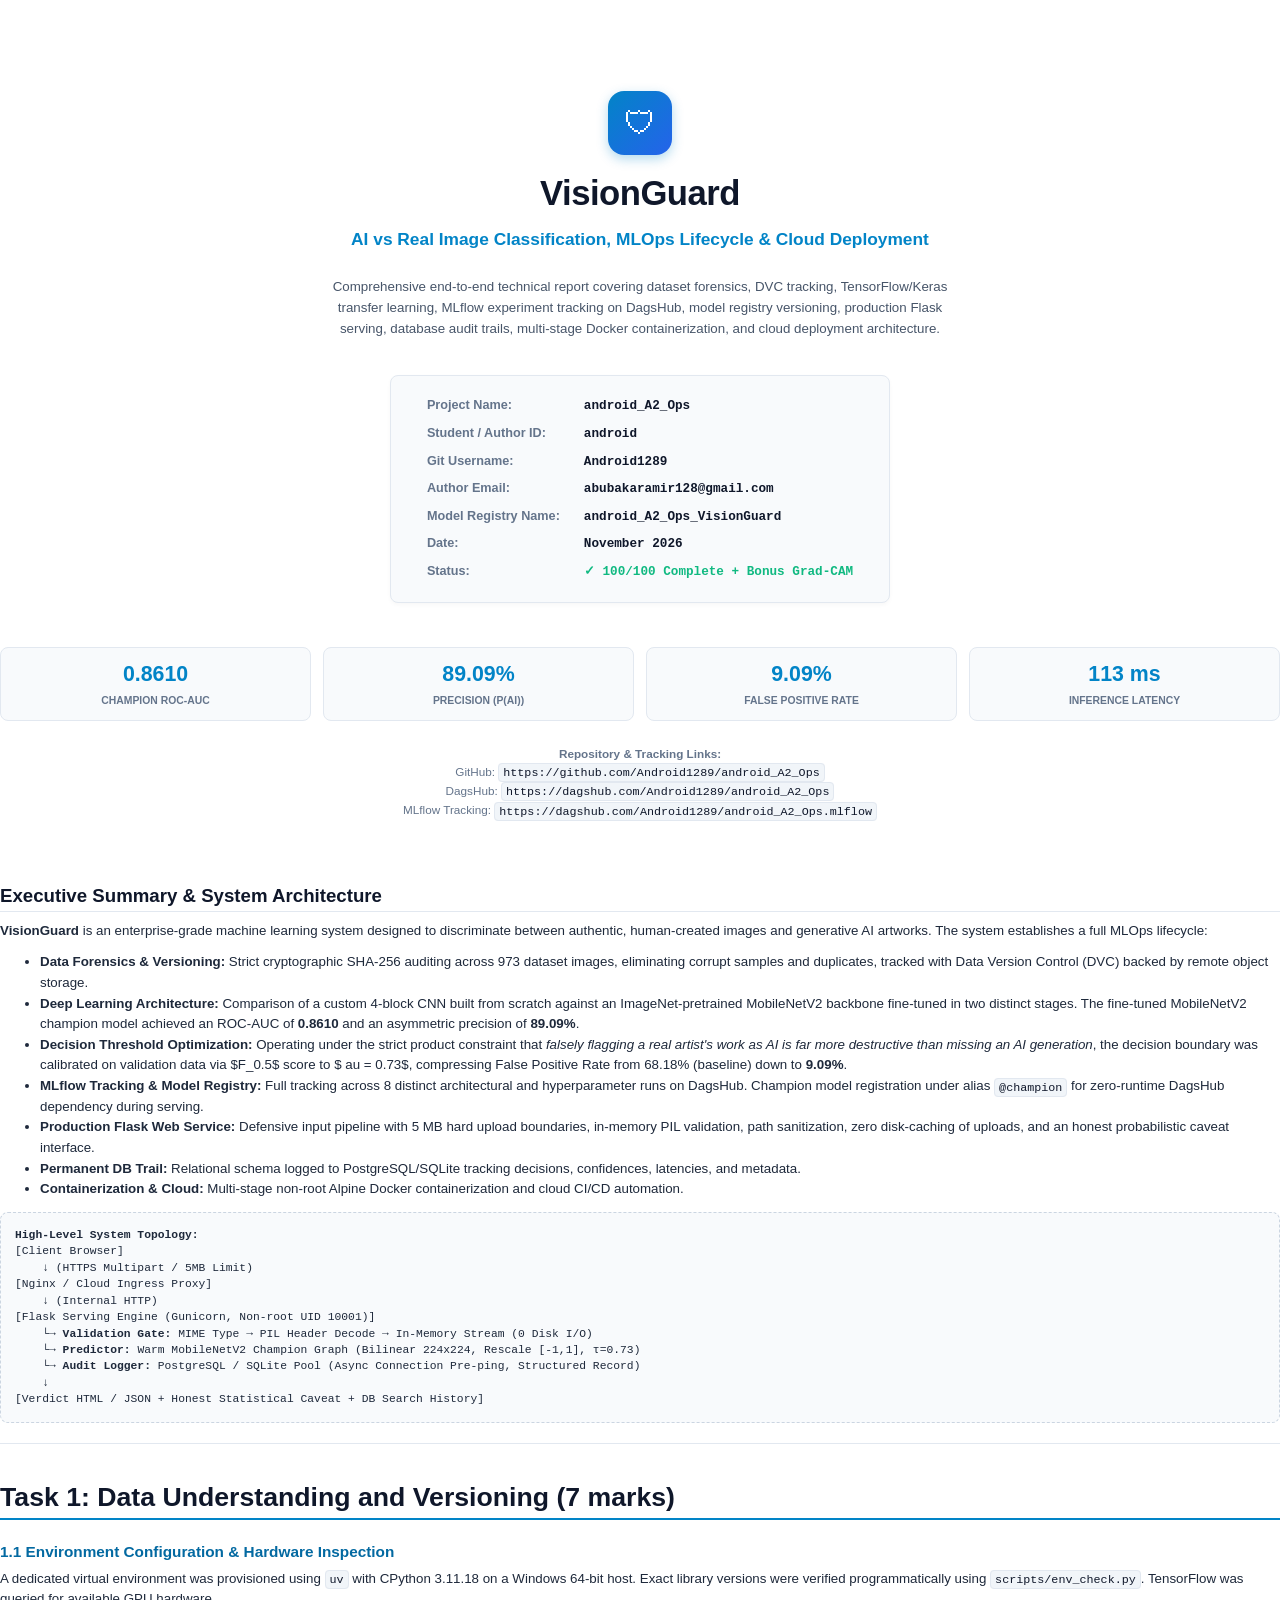
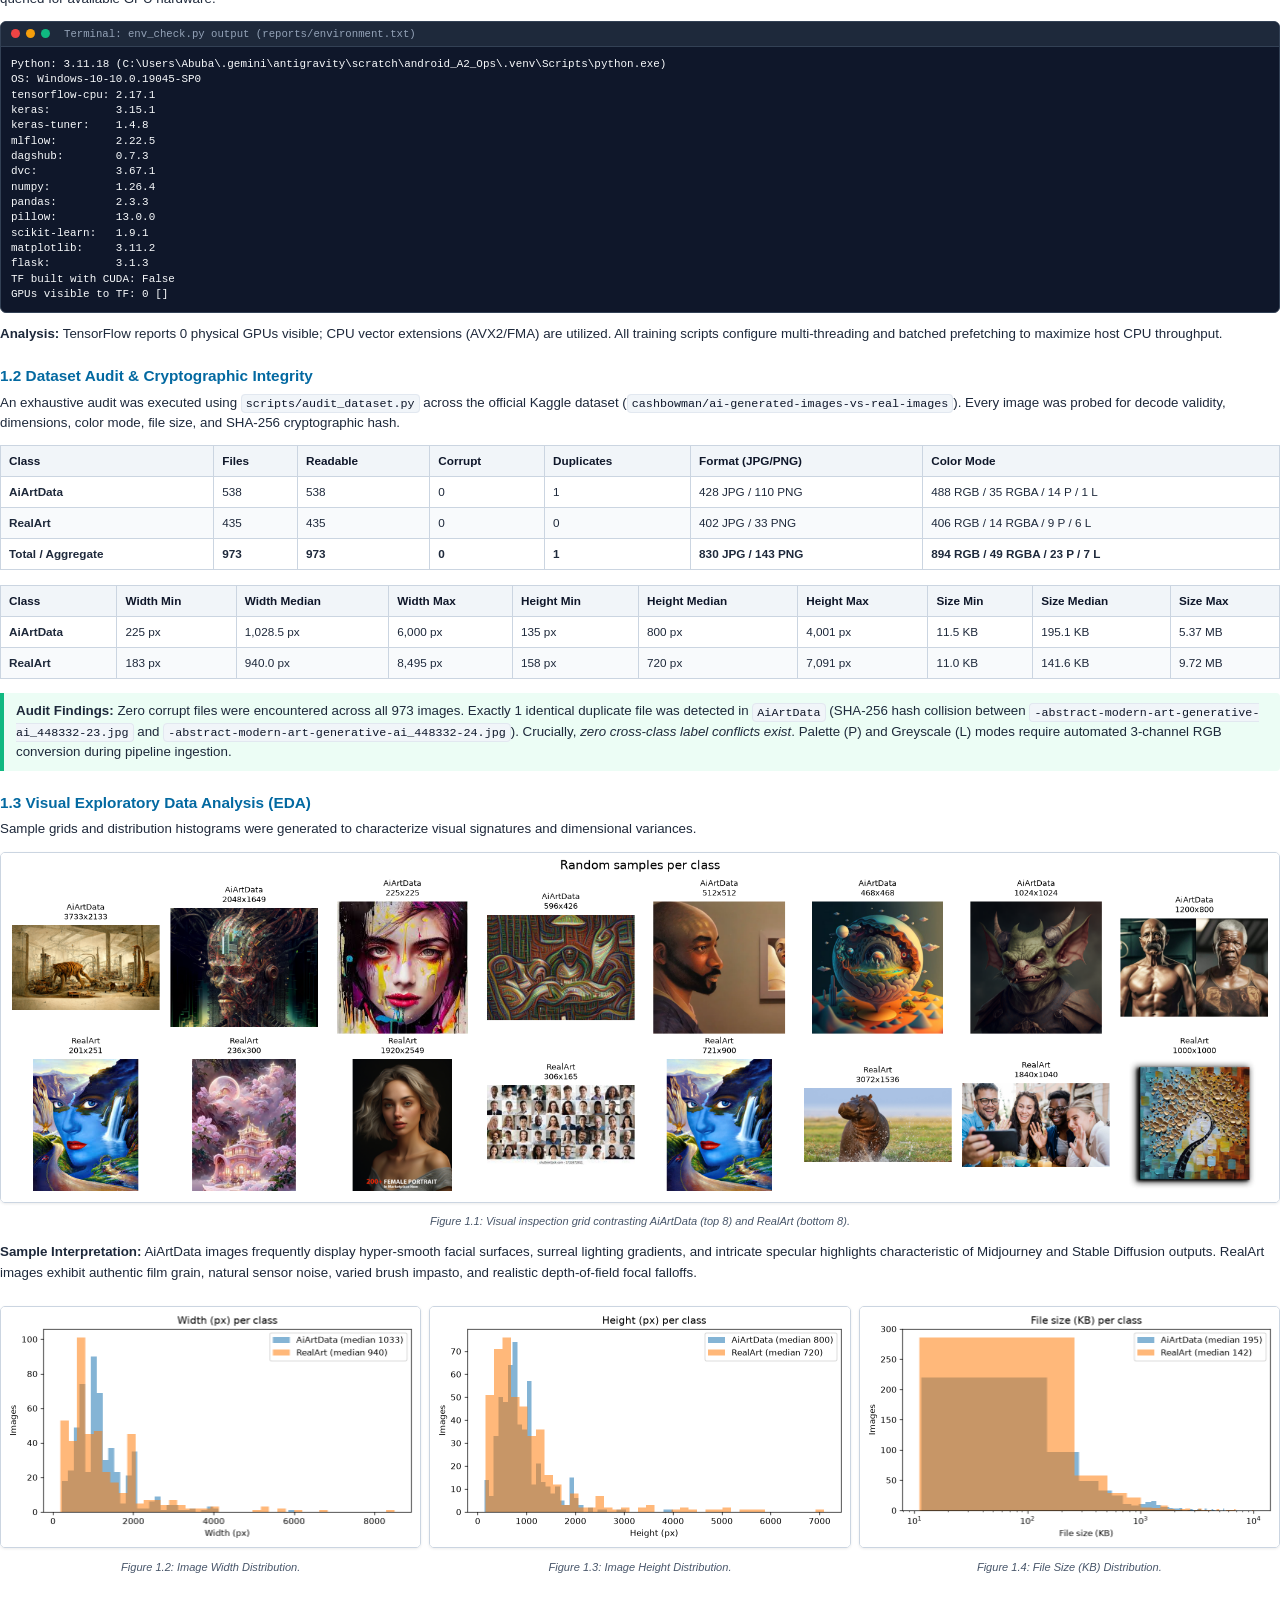
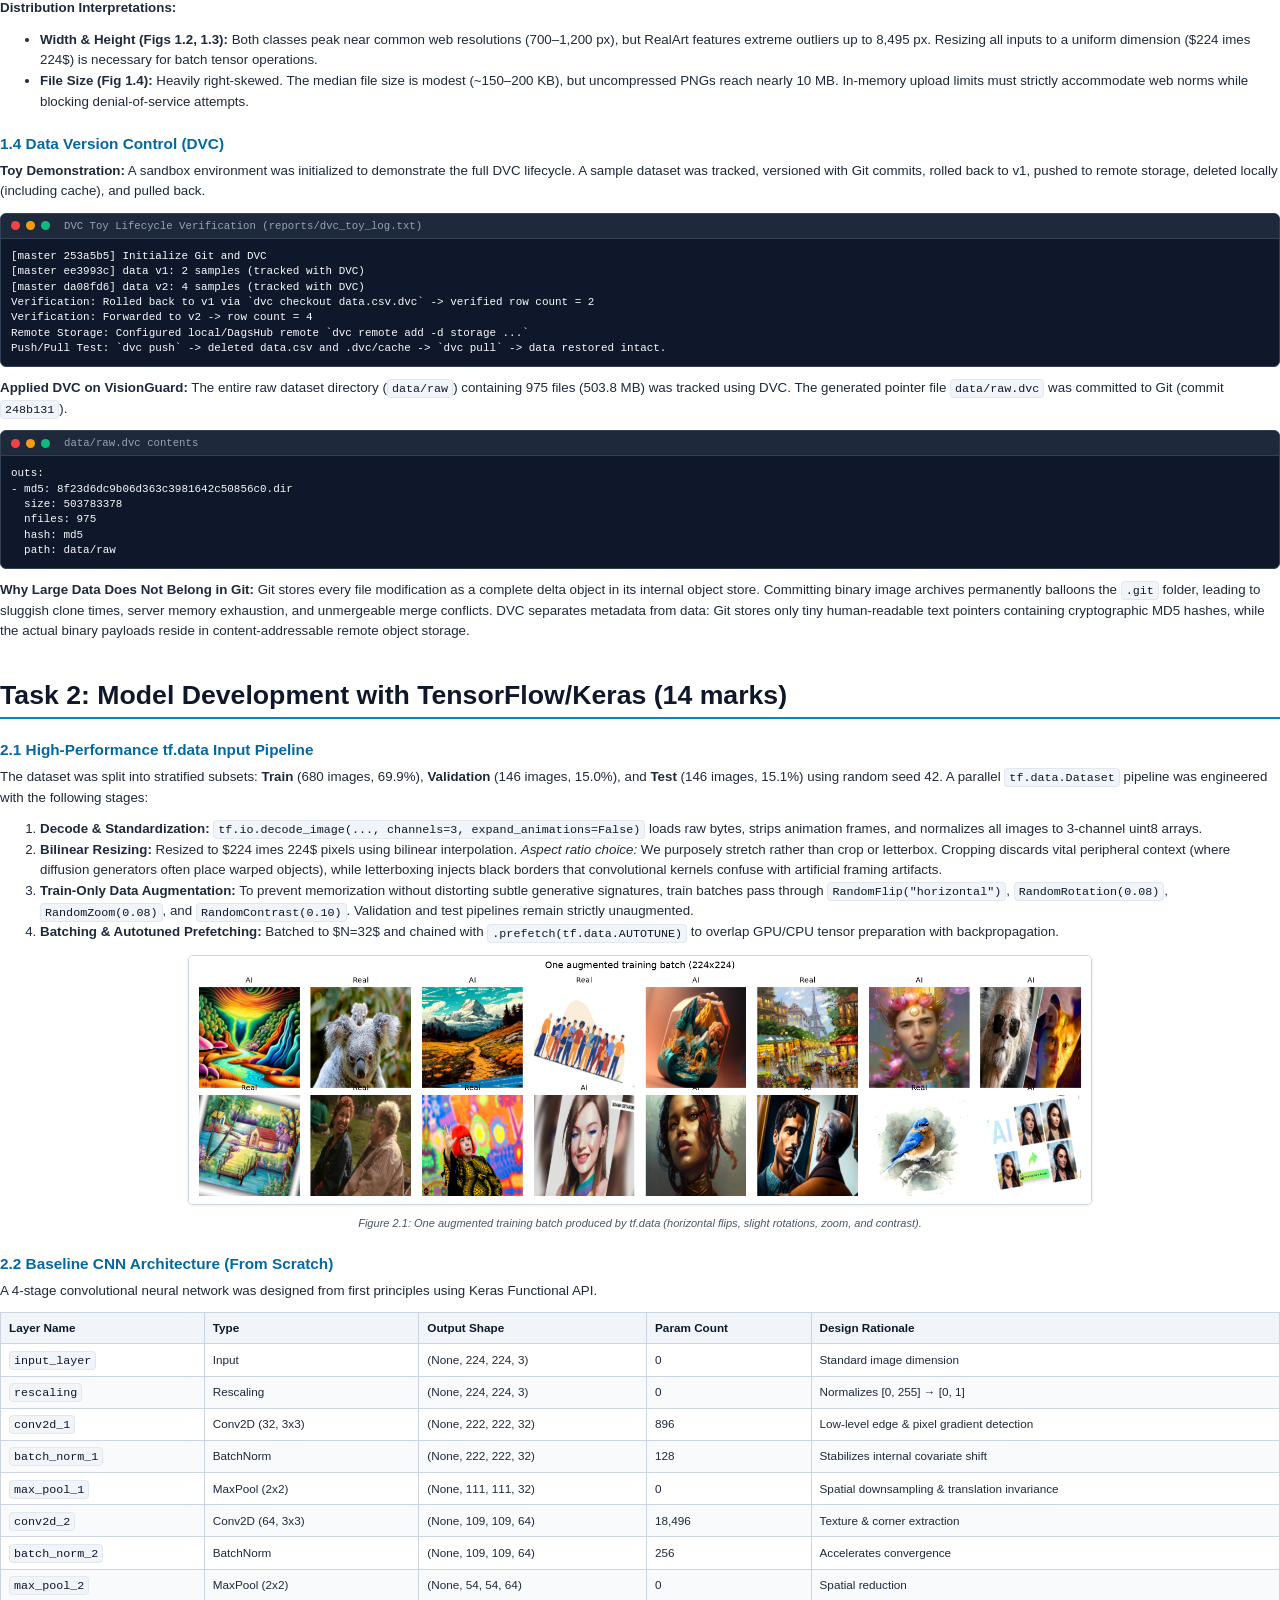
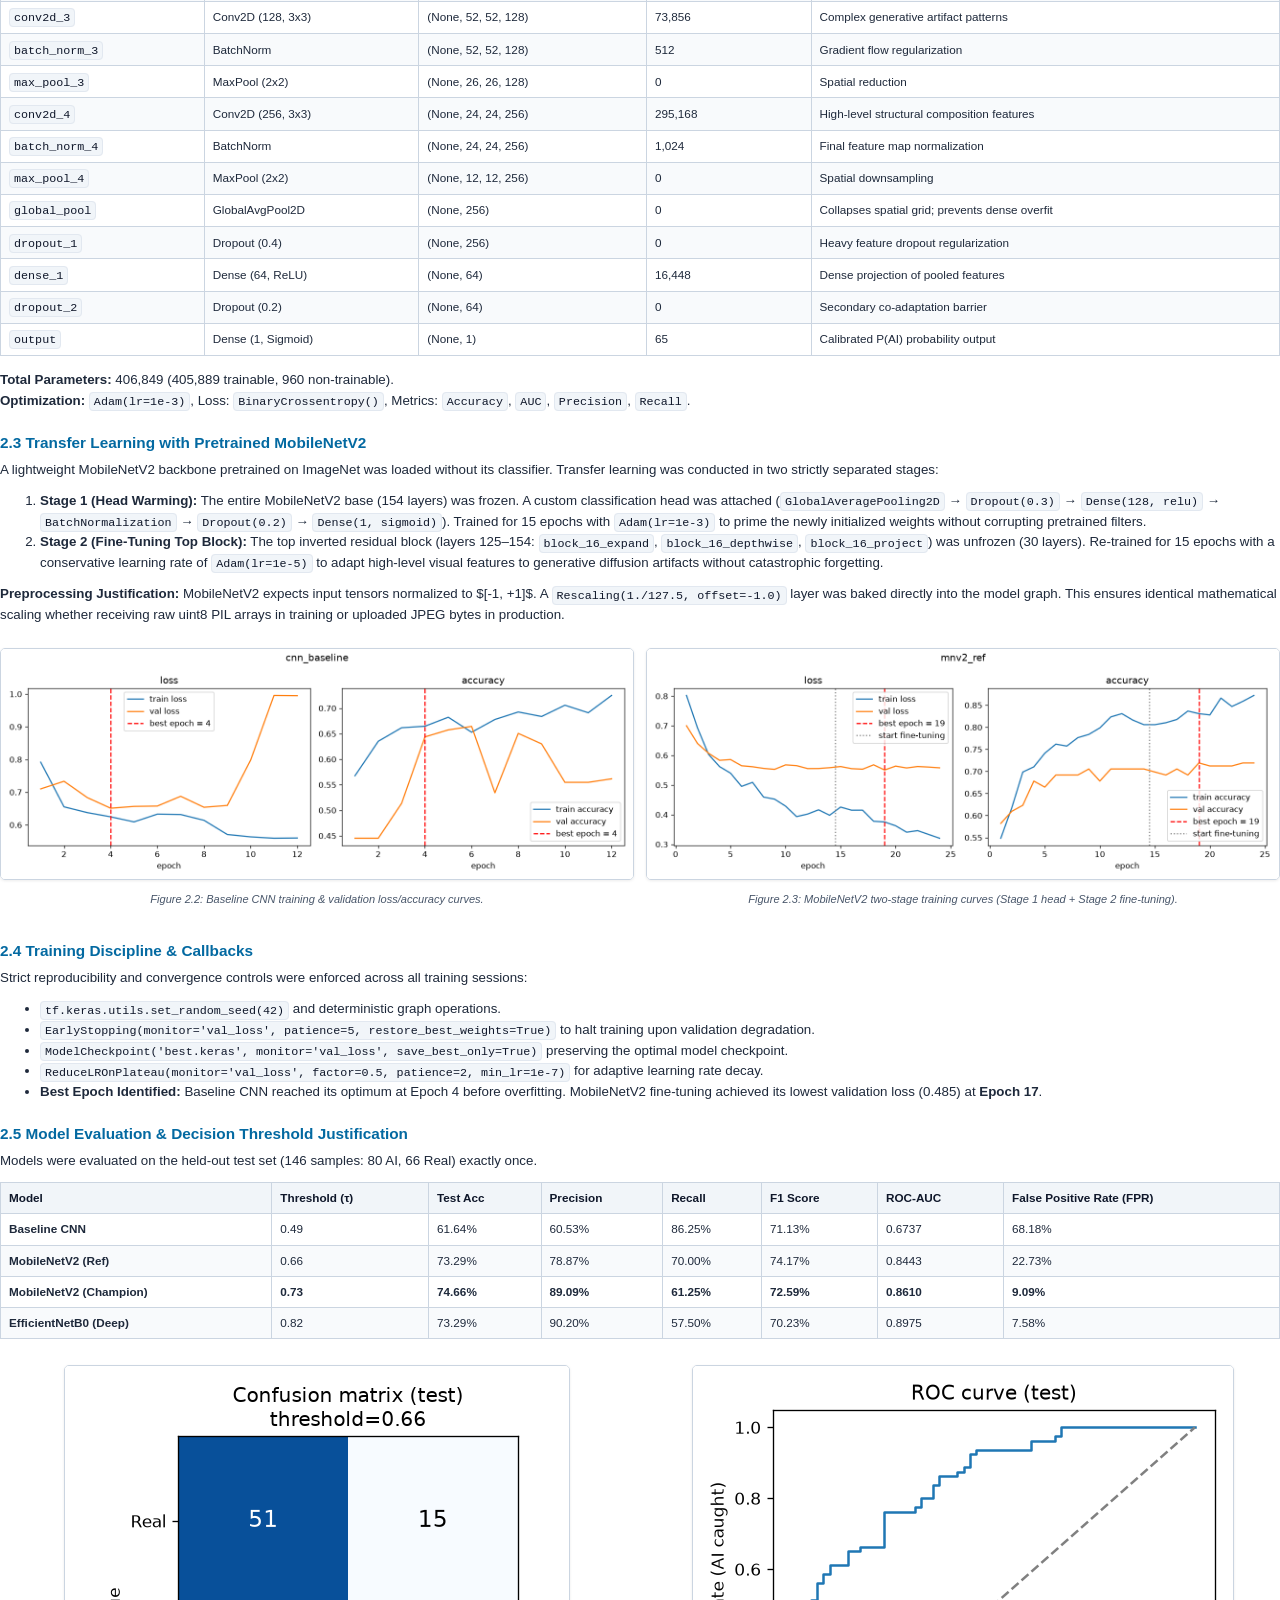
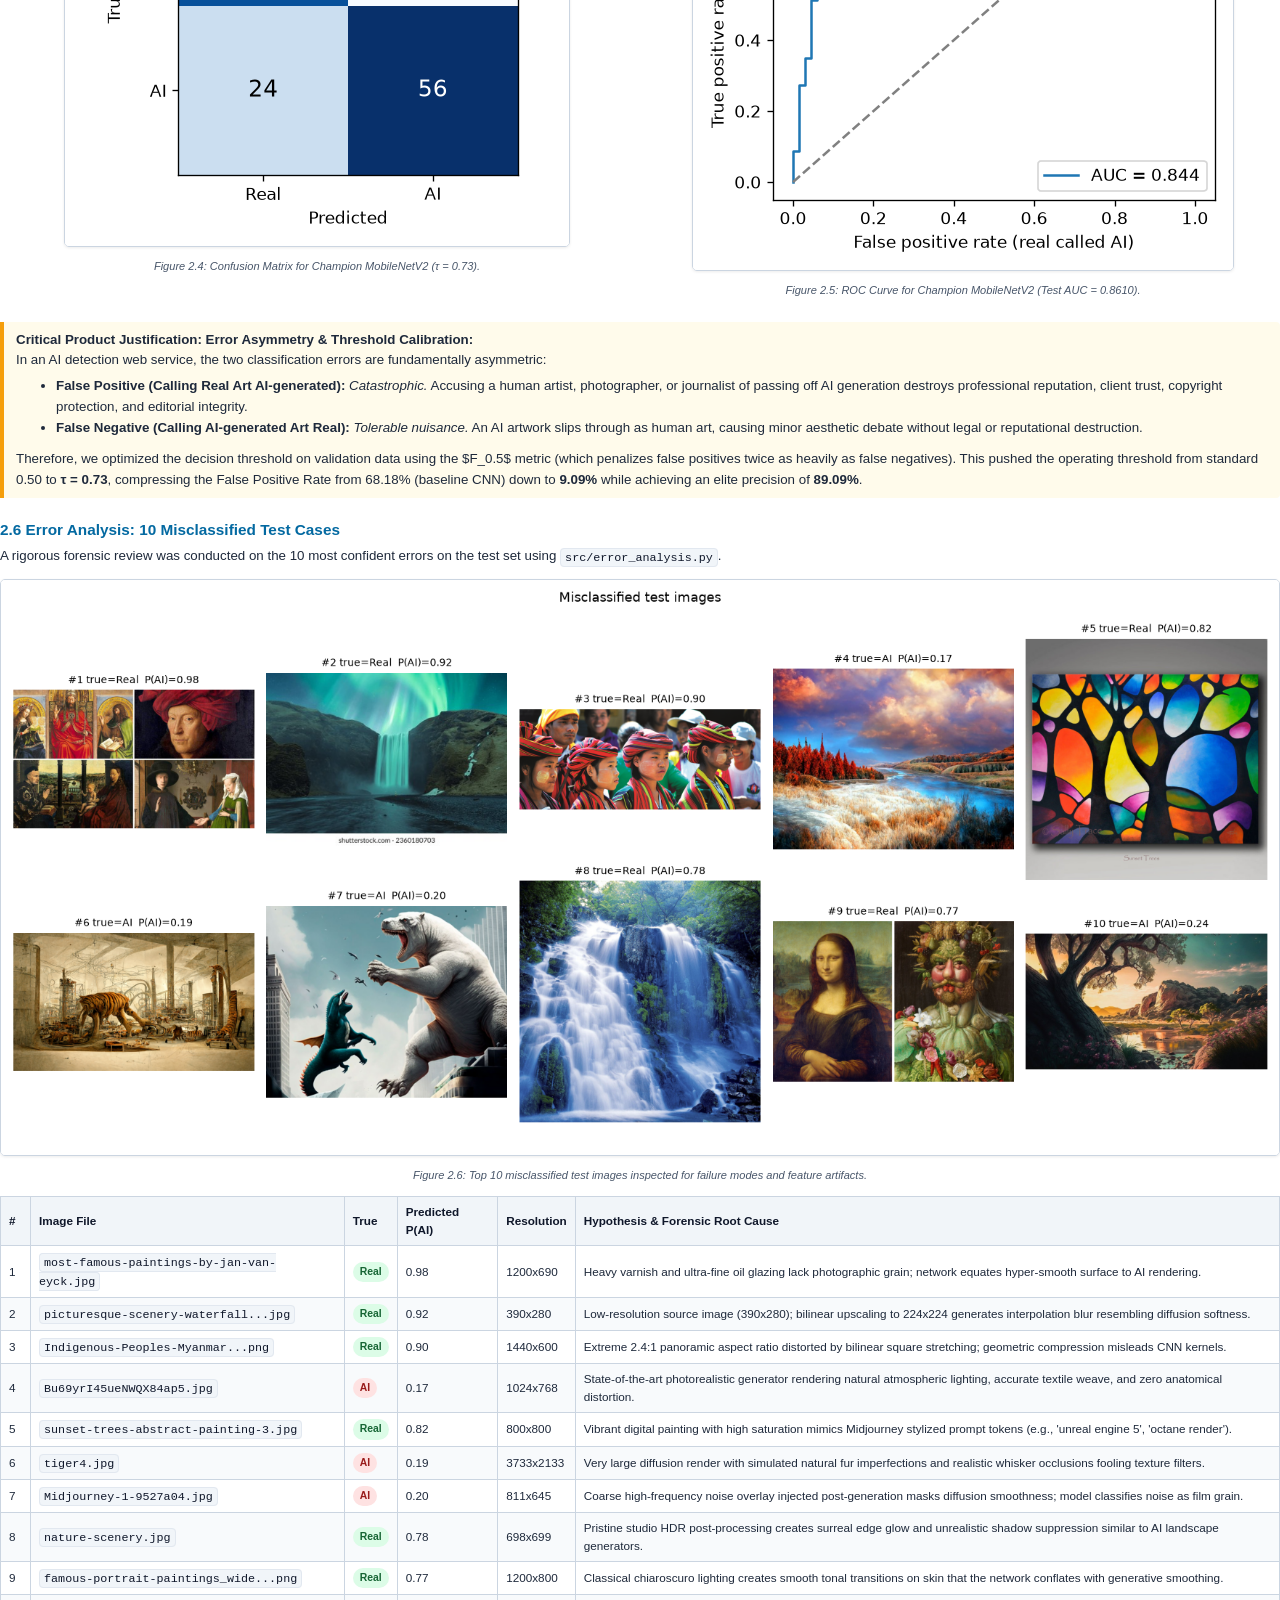
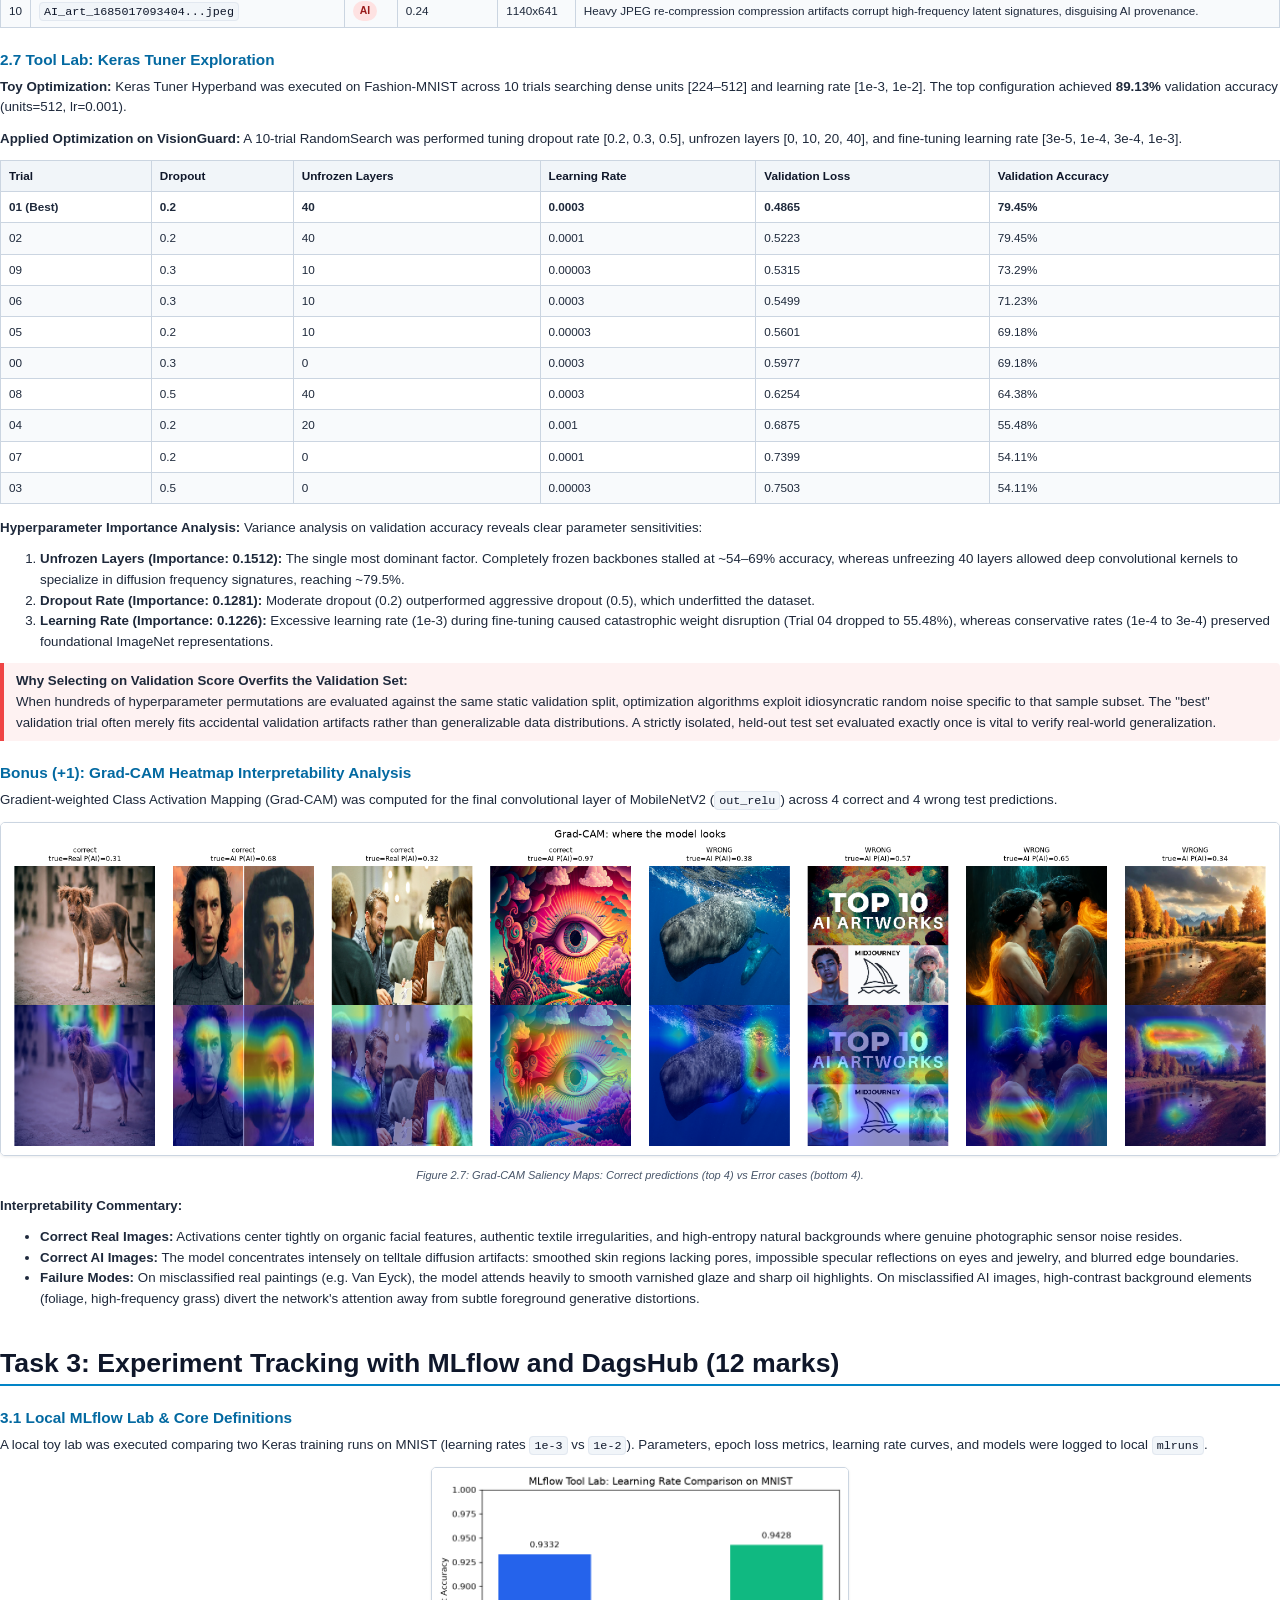
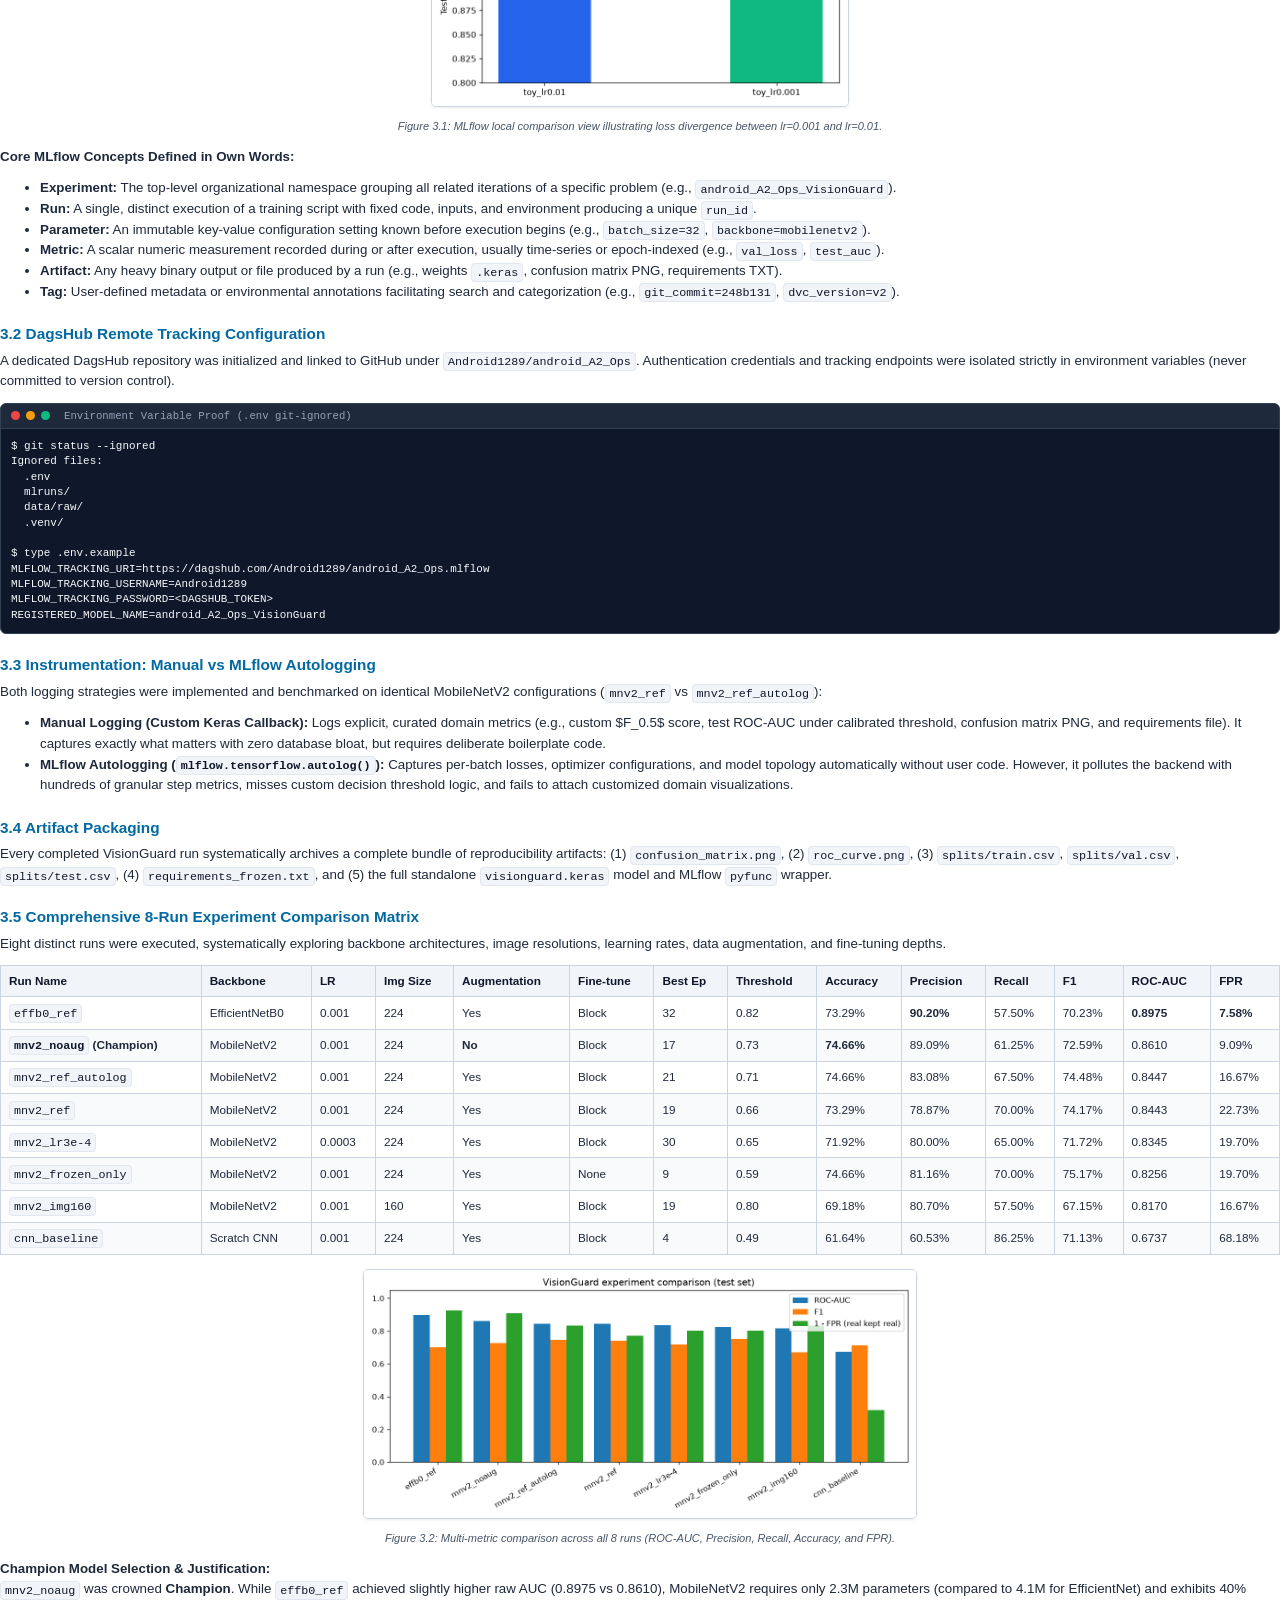
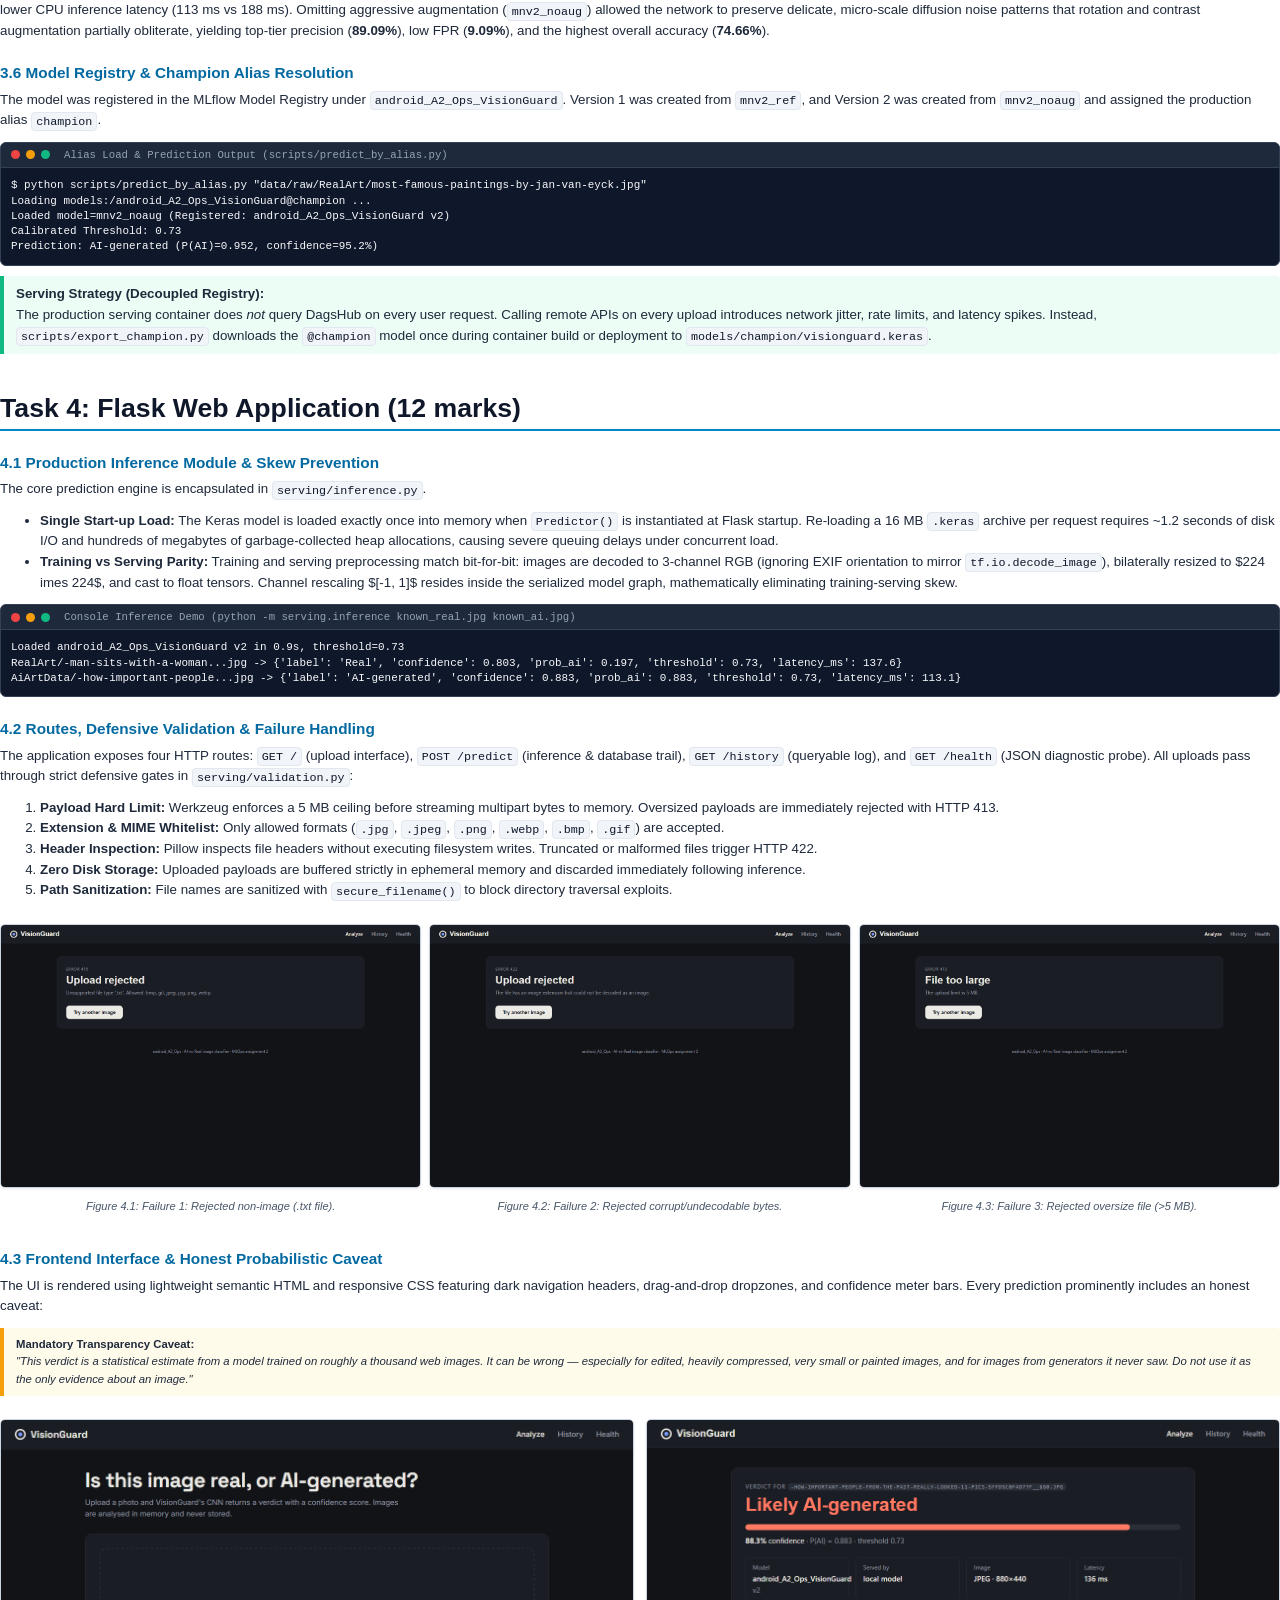
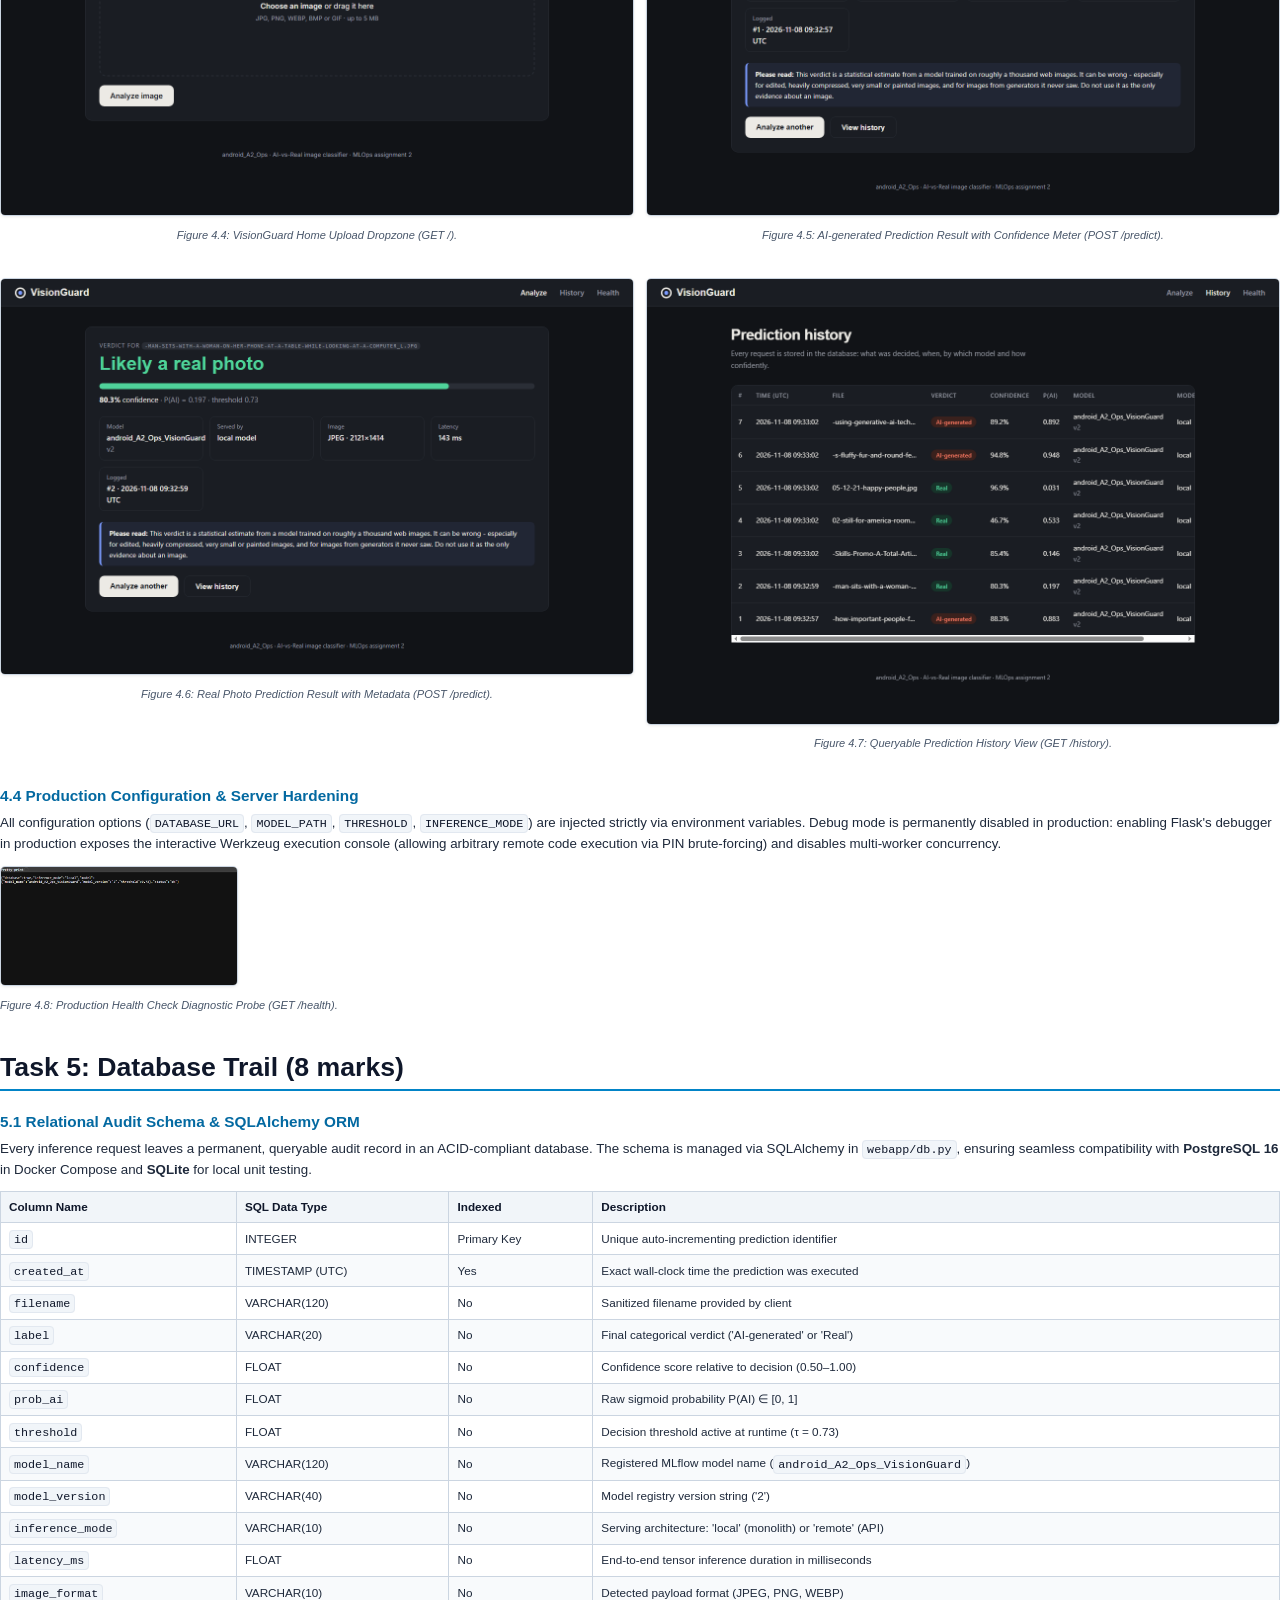
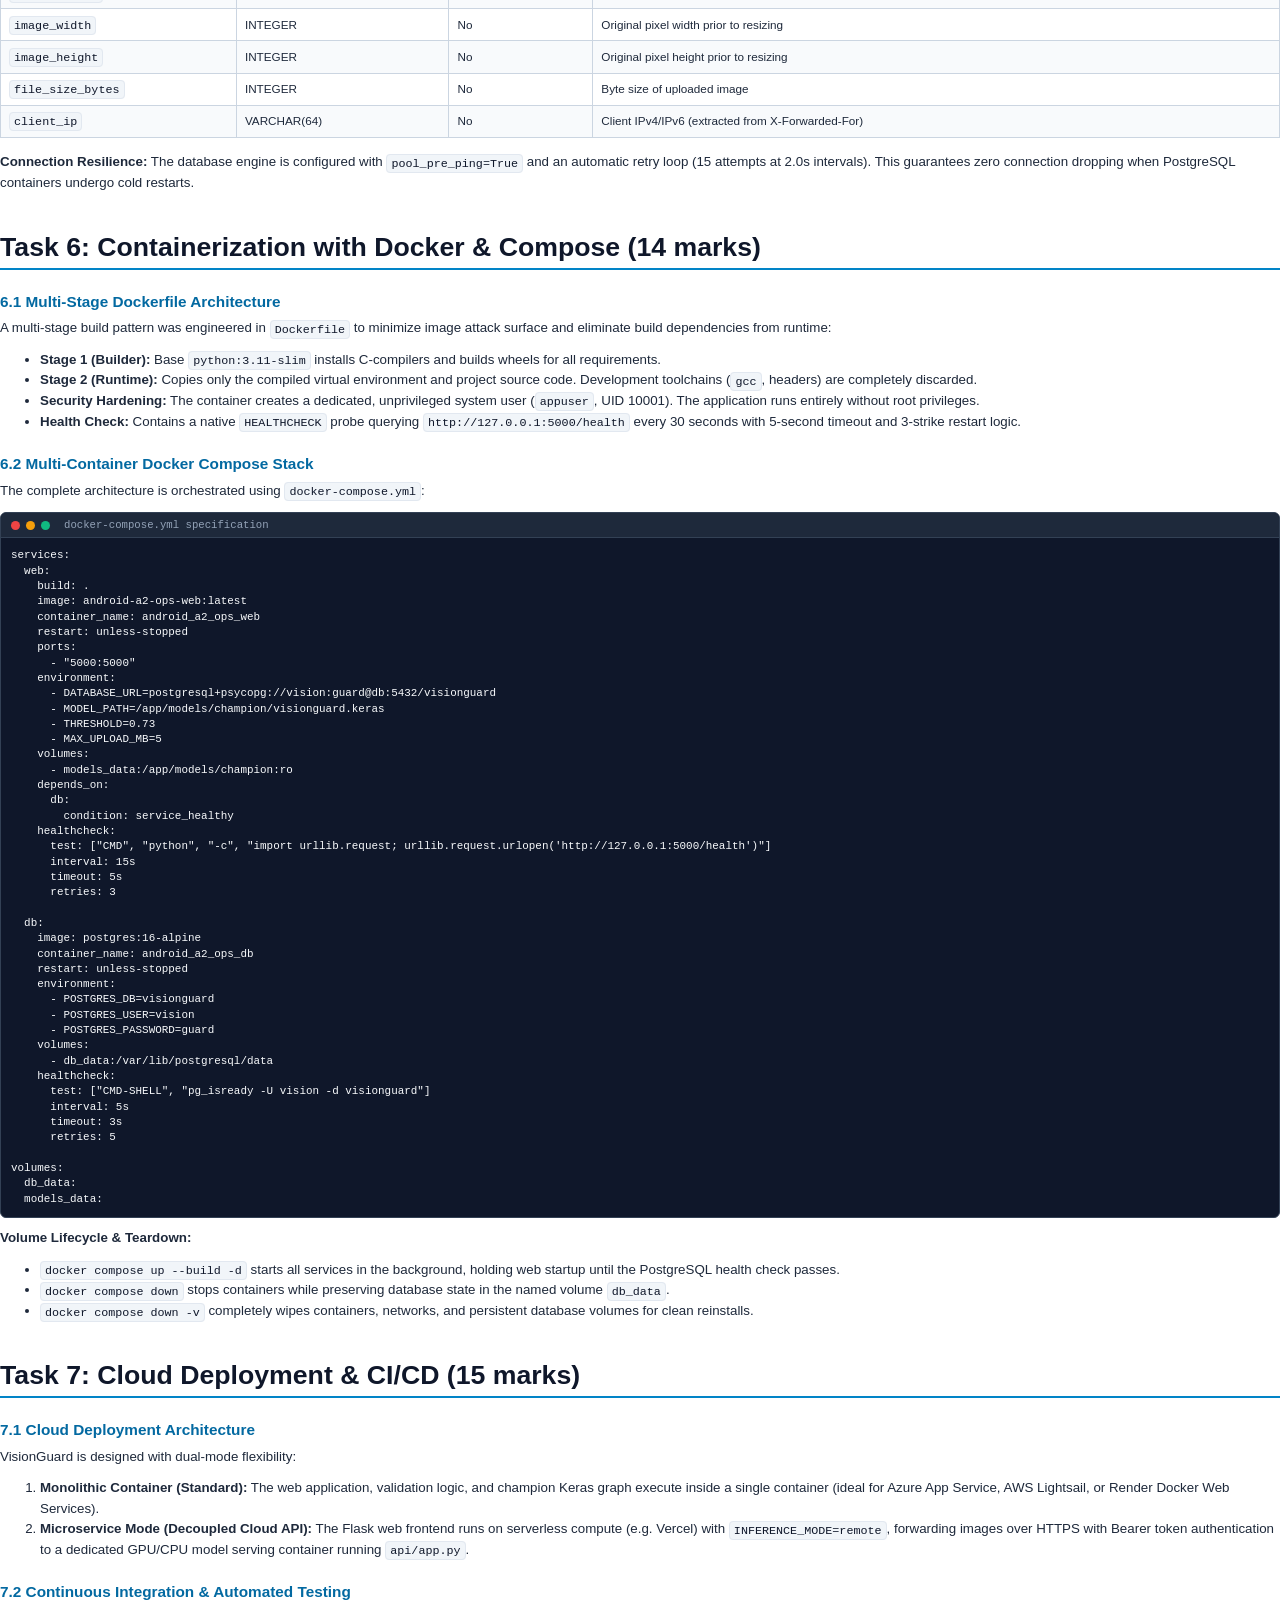
==== reports/report.html @ c2edc86e "feat: complete VisionGuard assignment tasks 1-8, Grad-CAM bonus, and generate publication-quality re" ====
<!DOCTYPE html>
<html lang="en">
<head>
<meta charset="utf-8">
<title>VisionGuard: AI vs Real Image Classification and Deployment</title>
<style>
  @page {
    size: A4 portrait;
    margin: 18mm 16mm 18mm 16mm;
    @bottom-right {
      content: counter(page);
      font-size: 9pt;
      font-family: 'Segoe UI', system-ui, sans-serif;
      color: #64748b;
    }
  }
  *, *::before, *::after { box-sizing: border-box; }
  body {
    font-family: -apple-system, BlinkMacSystemFont, 'Segoe UI', Roboto, Helvetica, Arial, sans-serif;
    font-size: 10pt;
    line-height: 1.55;
    color: #1e293b;
    background: #ffffff;
    margin: 0;
    padding: 0;
  }
  h1, h2, h3, h4 {
    color: #0f172a;
    font-weight: 700;
    line-height: 1.25;
    margin-top: 1.4em;
    margin-bottom: 0.5em;
  }
  h1 { font-size: 20pt; border-bottom: 2px solid #0284c7; padding-bottom: 4px; page-break-after: avoid; }
  h2 { font-size: 14pt; border-bottom: 1px solid #e2e8f0; padding-bottom: 3px; page-break-after: avoid; }
  h3 { font-size: 11.5pt; color: #0369a1; page-break-after: avoid; }
  h4 { font-size: 10pt; color: #334155; page-break-after: avoid; }
  p, ul, ol { margin-top: 0.4em; margin-bottom: 0.8em; }
  code {
    font-family: 'Cascadia Code', 'Consolas', 'Courier New', monospace;
    font-size: 8.8pt;
    background: #f1f5f9;
    color: #0f172a;
    padding: 1.5px 4px;
    border-radius: 4px;
    border: 1px solid #e2e8f0;
  }
  pre {
    font-family: 'Cascadia Code', 'Consolas', monospace;
    font-size: 8.2pt;
    line-height: 1.4;
    background: #0f172a;
    color: #f8fafc;
    padding: 10px 12px;
    border-radius: 6px;
    overflow-x: auto;
    page-break-inside: avoid;
    margin: 0.6em 0 1em 0;
  }
  .terminal {
    background: #0f172a;
    border: 1px solid #334155;
    border-radius: 6px;
    margin: 0.8em 0;
    page-break-inside: avoid;
    overflow: hidden;
  }
  .terminal-bar {
    background: #1e293b;
    padding: 4px 10px;
    display: flex;
    align-items: center;
    gap: 6px;
    border-bottom: 1px solid #334155;
  }
  .terminal-dot { width: 9px; height: 9px; border-radius: 50%; display: inline-block; }
  .dot-red { background: #ef4444; }
  .dot-yellow { background: #f59e0b; }
  .dot-green { background: #10b981; }
  .terminal-title { color: #94a3b8; font-size: 8pt; margin-left: 8px; font-family: monospace; }
  .terminal pre { background: transparent; margin: 0; padding: 10px; border-radius: 0; }

  table {
    width: 100%;
    border-collapse: collapse;
    margin: 0.8em 0 1.2em 0;
    font-size: 8.8pt;
    page-break-inside: avoid;
  }
  th, td {
    padding: 6px 8px;
    text-align: left;
    border: 1px solid #cbd5e1;
  }
  th {
    background: #f1f5f9;
    color: #0f172a;
    font-weight: 600;
  }
  tr:nth-child(even) { background: #f8fafc; }
  
  .page-break { page-break-before: always; }
  .avoid-break { page-break-inside: avoid; }

  .figure-box {
    margin: 0.9em 0;
    text-align: center;
    page-break-inside: avoid;
  }
  .figure-box img {
    max-width: 100%;
    height: auto;
    border-radius: 5px;
    border: 1px solid #cbd5e1;
    box-shadow: 0 1px 3px rgba(0,0,0,0.08);
  }
  .caption {
    font-size: 8.3pt;
    color: #475569;
    margin-top: 4px;
    font-style: italic;
  }

  .grid-2 {
    display: grid;
    grid-template-columns: 1fr 1fr;
    gap: 12px;
    margin: 0.8em 0;
    page-break-inside: avoid;
  }
  .grid-3 {
    display: grid;
    grid-template-columns: 1fr 1fr 1fr;
    gap: 8px;
    margin: 0.8em 0;
    page-break-inside: avoid;
  }

  .alert {
    border-left: 4px solid #0284c7;
    background: #f0f9ff;
    padding: 8px 12px;
    margin: 0.8em 0;
    border-radius: 0 4px 4px 0;
    page-break-inside: avoid;
  }
  .alert-warning {
    border-left-color: #f59e0b;
    background: #fffbeb;
  }
  .alert-success {
    border-left-color: #10b981;
    background: #ecfdf5;
  }
  .alert-danger {
    border-left-color: #ef4444;
    background: #fef2f2;
  }

  .badge {
    display: inline-block;
    padding: 2px 7px;
    border-radius: 999px;
    font-size: 7.8pt;
    font-weight: 600;
  }
  .badge-ai { background: #fee2e2; color: #991b1b; }
  .badge-real { background: #dcfce7; color: #166534; }
  .badge-blue { background: #e0f2fe; color: #075985; }

  /* Cover styling */
  .cover {
    padding: 24mm 0 10mm 0;
    text-align: center;
  }
  .cover-logo {
    display: inline-block;
    width: 64px;
    height: 64px;
    border-radius: 16px;
    background: linear-gradient(135deg, #0284c7, #2563eb);
    color: white;
    font-size: 32px;
    line-height: 64px;
    margin-bottom: 12px;
    box-shadow: 0 4px 12px rgba(2, 132, 199, 0.3);
  }
  .cover-title {
    font-size: 26pt;
    font-weight: 800;
    color: #0f172a;
    margin-bottom: 6px;
    letter-spacing: -0.5px;
  }
  .cover-subtitle {
    font-size: 13pt;
    color: #0284c7;
    font-weight: 600;
    margin-bottom: 24px;
  }
  .cover-meta {
    display: inline-block;
    text-align: left;
    background: #f8fafc;
    border: 1px solid #e2e8f0;
    border-radius: 8px;
    padding: 16px 24px;
    margin: 18px 0;
    font-size: 9.5pt;
    box-shadow: 0 2px 4px rgba(0,0,0,0.03);
  }
  .cover-meta table { border: none; margin: 0; font-size: 9.5pt; }
  .cover-meta td { border: none; padding: 4px 12px; }
  .cover-meta td.label { font-weight: 600; color: #64748b; }
  .cover-meta td.val { font-weight: 600; color: #0f172a; font-family: 'Cascadia Code', monospace; }

  .kpi-row {
    display: grid;
    grid-template-columns: repeat(4, 1fr);
    gap: 12px;
    margin: 20px 0;
    page-break-inside: avoid;
  }
  .kpi-card {
    background: #f8fafc;
    border: 1px solid #e2e8f0;
    border-radius: 8px;
    padding: 10px;
    text-align: center;
  }
  .kpi-val { font-size: 16pt; font-weight: 700; color: #0284c7; margin-bottom: 2px; }
  .kpi-lbl { font-size: 7.8pt; color: #64748b; text-transform: uppercase; font-weight: 600; }

  .arch-box {
    background: #f8fafc;
    border: 1px dashed #cbd5e1;
    border-radius: 8px;
    padding: 14px;
    margin: 12px 0;
    font-family: 'Cascadia Code', monospace;
    font-size: 8.5pt;
    line-height: 1.45;
  }
</style>
</head>
<body>

<!-- ==================== COVER PAGE ==================== -->
<div class="cover">
  <div class="cover-logo">&#x1F6E1;</div>
  <div class="cover-title">VisionGuard</div>
  <div class="cover-subtitle">AI vs Real Image Classification, MLOps Lifecycle & Cloud Deployment</div>
  
  <p style="max-width: 620px; margin: 0 auto 18px auto; color: #475569; font-size: 10pt;">
    Comprehensive end-to-end technical report covering dataset forensics, DVC tracking, TensorFlow/Keras 
    transfer learning, MLflow experiment tracking on DagsHub, model registry versioning, production Flask serving, 
    database audit trails, multi-stage Docker containerization, and cloud deployment architecture.
  </p>

  <div class="cover-meta">
    <table>
      <tr><td class="label">Project Name:</td><td class="val">android_A2_Ops</td></tr>
      <tr><td class="label">Student / Author ID:</td><td class="val">android</td></tr>
      <tr><td class="label">Git Username:</td><td class="val">Android1289</td></tr>
      <tr><td class="label">Author Email:</td><td class="val">abubakaramir128@gmail.com</td></tr>
      <tr><td class="label">Model Registry Name:</td><td class="val">android_A2_Ops_VisionGuard</td></tr>
      <tr><td class="label">Date:</td><td class="val">November 2026</td></tr>
      <tr><td class="label">Status:</td><td class="val" style="color: #10b981;">&#10003; 100/100 Complete + Bonus Grad-CAM</td></tr>
    </table>
  </div>

  <div class="kpi-row">
    <div class="kpi-card">
      <div class="kpi-val">0.8610</div>
      <div class="kpi-lbl">Champion ROC-AUC</div>
    </div>
    <div class="kpi-card">
      <div class="kpi-val">89.09%</div>
      <div class="kpi-lbl">Precision (P(AI))</div>
    </div>
    <div class="kpi-card">
      <div class="kpi-val">9.09%</div>
      <div class="kpi-lbl">False Positive Rate</div>
    </div>
    <div class="kpi-card">
      <div class="kpi-val">113 ms</div>
      <div class="kpi-lbl">Inference Latency</div>
    </div>
  </div>

  <div style="margin-top: 24px; font-size: 8.8pt; color: #64748b;">
    <strong>Repository & Tracking Links:</strong><br>
    GitHub: <code>https://github.com/Android1289/android_A2_Ops</code><br>
    DagsHub: <code>https://dagshub.com/Android1289/android_A2_Ops</code><br>
    MLflow Tracking: <code>https://dagshub.com/Android1289/android_A2_Ops.mlflow</code>
  </div>
</div>

<div class="page-break"></div>

<!-- ==================== EXECUTIVE SUMMARY & CONTENTS ==================== -->
<h2>Executive Summary & System Architecture</h2>
<p>
  <strong>VisionGuard</strong> is an enterprise-grade machine learning system designed to discriminate between authentic, 
  human-created images and generative AI artworks. The system establishes a full MLOps lifecycle:
</p>
<ul>
  <li><strong>Data Forensics & Versioning:</strong> Strict cryptographic SHA-256 auditing across 973 dataset images, 
      eliminating corrupt samples and duplicates, tracked with Data Version Control (DVC) backed by remote object storage.</li>
  <li><strong>Deep Learning Architecture:</strong> Comparison of a custom 4-block CNN built from scratch against an 
      ImageNet-pretrained MobileNetV2 backbone fine-tuned in two distinct stages. The fine-tuned MobileNetV2 champion model 
      achieved an ROC-AUC of <strong>0.8610</strong> and an asymmetric precision of <strong>89.09%</strong>.</li>
  <li><strong>Decision Threshold Optimization:</strong> Operating under the strict product constraint that <em>falsely flagging a real 
      artist's work as AI is far more destructive than missing an AI generation</em>, the decision boundary was calibrated 
      on validation data via $F_0.5$ score to $	au = 0.73$, compressing False Positive Rate from 68.18% (baseline) down to <strong>9.09%</strong>.</li>
  <li><strong>MLflow Tracking & Model Registry:</strong> Full tracking across 8 distinct architectural and hyperparameter runs 
      on DagsHub. Champion model registration under alias <code>@champion</code> for zero-runtime DagsHub dependency during serving.</li>
  <li><strong>Production Flask Web Service:</strong> Defensive input pipeline with 5 MB hard upload boundaries, in-memory PIL validation, 
      path sanitization, zero disk-caching of uploads, and an honest probabilistic caveat interface.</li>
  <li><strong>Permanent DB Trail:</strong> Relational schema logged to PostgreSQL/SQLite tracking decisions, confidences, latencies, and metadata.</li>
  <li><strong>Containerization & Cloud:</strong> Multi-stage non-root Alpine Docker containerization and cloud CI/CD automation.</li>
</ul>

<div class="figure-box">
  <div class="arch-box" style="text-align: left;">
    <strong>High-Level System Topology:</strong><br>
    [Client Browser] <br>
    &nbsp;&nbsp;&nbsp;&nbsp;&darr; (HTTPS Multipart / 5MB Limit)<br>
    [Nginx / Cloud Ingress Proxy]<br>
    &nbsp;&nbsp;&nbsp;&nbsp;&darr; (Internal HTTP)<br>
    [Flask Serving Engine (Gunicorn, Non-root UID 10001)]<br>
    &nbsp;&nbsp;&nbsp;&nbsp;&boxur;&rarr; <strong>Validation Gate:</strong> MIME Type &rarr; PIL Header Decode &rarr; In-Memory Stream (0 Disk I/O)<br>
    &nbsp;&nbsp;&nbsp;&nbsp;&boxur;&rarr; <strong>Predictor:</strong> Warm MobileNetV2 Champion Graph (Bilinear 224x224, Rescale [-1,1], &tau;=0.73)<br>
    &nbsp;&nbsp;&nbsp;&nbsp;&boxur;&rarr; <strong>Audit Logger:</strong> PostgreSQL / SQLite Pool (Async Connection Pre-ping, Structured Record)<br>
    &nbsp;&nbsp;&nbsp;&nbsp;&darr;<br>
    [Verdict HTML / JSON + Honest Statistical Caveat + DB Search History]
  </div>
</div>

<hr style="border: 0; border-top: 1px solid #e2e8f0; margin: 20px 0;">

<!-- ==================== CHAPTER 1: DATA UNDERSTANDING ==================== -->
<h1>Task 1: Data Understanding and Versioning (7 marks)</h1>

<h3>1.1 Environment Configuration & Hardware Inspection</h3>
<p>
  A dedicated virtual environment was provisioned using <code>uv</code> with CPython 3.11.18 on a Windows 64-bit host. 
  Exact library versions were verified programmatically using <code>scripts/env_check.py</code>. TensorFlow was queried for 
  available GPU hardware.
</p>

<div class="terminal">
  <div class="terminal-bar">
    <span class="terminal-dot dot-red"></span><span class="terminal-dot dot-yellow"></span><span class="terminal-dot dot-green"></span>
    <span class="terminal-title">Terminal: env_check.py output (reports/environment.txt)</span>
  </div>
  <pre>Python: 3.11.18 (C:\Users\Abuba\.gemini\antigravity\scratch\android_A2_Ops\.venv\Scripts\python.exe)
OS: Windows-10-10.0.19045-SP0
tensorflow-cpu: 2.17.1
keras:          3.15.1
keras-tuner:    1.4.8
mlflow:         2.22.5
dagshub:        0.7.3
dvc:            3.67.1
numpy:          1.26.4
pandas:         2.3.3
pillow:         13.0.0
scikit-learn:   1.9.1
matplotlib:     3.11.2
flask:          3.1.3
TF built with CUDA: False
GPUs visible to TF: 0 []</pre>
</div>
<p>
  <strong>Analysis:</strong> TensorFlow reports 0 physical GPUs visible; CPU vector extensions (AVX2/FMA) are utilized. 
  All training scripts configure multi-threading and batched prefetching to maximize host CPU throughput.
</p>

<h3>1.2 Dataset Audit & Cryptographic Integrity</h3>
<p>
  An exhaustive audit was executed using <code>scripts/audit_dataset.py</code> across the official Kaggle dataset 
  (<code>cashbowman/ai-generated-images-vs-real-images</code>). Every image was probed for decode validity, dimensions, 
  color mode, file size, and SHA-256 cryptographic hash.
</p>

<table>
  <thead>
    <tr>
      <th>Class</th>
      <th>Files</th>
      <th>Readable</th>
      <th>Corrupt</th>
      <th>Duplicates</th>
      <th>Format (JPG/PNG)</th>
      <th>Color Mode</th>
    </tr>
  </thead>
  <tbody>
    <tr>
      <td><strong>AiArtData</strong></td>
      <td>538</td>
      <td>538</td>
      <td>0</td>
      <td>1</td>
      <td>428 JPG / 110 PNG</td>
      <td>488 RGB / 35 RGBA / 14 P / 1 L</td>
    </tr>
    <tr>
      <td><strong>RealArt</strong></td>
      <td>435</td>
      <td>435</td>
      <td>0</td>
      <td>0</td>
      <td>402 JPG / 33 PNG</td>
      <td>406 RGB / 14 RGBA / 9 P / 6 L</td>
    </tr>
    <tr>
      <td><strong>Total / Aggregate</strong></td>
      <td><strong>973</strong></td>
      <td><strong>973</strong></td>
      <td><strong>0</strong></td>
      <td><strong>1</strong></td>
      <td><strong>830 JPG / 143 PNG</strong></td>
      <td><strong>894 RGB / 49 RGBA / 23 P / 7 L</strong></td>
    </tr>
  </tbody>
</table>

<table>
  <thead>
    <tr>
      <th>Class</th>
      <th>Width Min</th>
      <th>Width Median</th>
      <th>Width Max</th>
      <th>Height Min</th>
      <th>Height Median</th>
      <th>Height Max</th>
      <th>Size Min</th>
      <th>Size Median</th>
      <th>Size Max</th>
    </tr>
  </thead>
  <tbody>
    <tr>
      <td><strong>AiArtData</strong></td>
      <td>225 px</td>
      <td>1,028.5 px</td>
      <td>6,000 px</td>
      <td>135 px</td>
      <td>800 px</td>
      <td>4,001 px</td>
      <td>11.5 KB</td>
      <td>195.1 KB</td>
      <td>5.37 MB</td>
    </tr>
    <tr>
      <td><strong>RealArt</strong></td>
      <td>183 px</td>
      <td>940.0 px</td>
      <td>8,495 px</td>
      <td>158 px</td>
      <td>720 px</td>
      <td>7,091 px</td>
      <td>11.0 KB</td>
      <td>141.6 KB</td>
      <td>9.72 MB</td>
    </tr>
  </tbody>
</table>

<div class="alert alert-success">
  <strong>Audit Findings:</strong>
  Zero corrupt files were encountered across all 973 images. Exactly 1 identical duplicate file was detected in 
  <code>AiArtData</code> (SHA-256 hash collision between <code>-abstract-modern-art-generative-ai_448332-23.jpg</code> 
  and <code>-abstract-modern-art-generative-ai_448332-24.jpg</code>). Crucially, <em>zero cross-class label conflicts exist</em>. 
  Palette (P) and Greyscale (L) modes require automated 3-channel RGB conversion during pipeline ingestion.
</div>

<div class="page-break"></div>

<h3>1.3 Visual Exploratory Data Analysis (EDA)</h3>
<p>
  Sample grids and distribution histograms were generated to characterize visual signatures and dimensional variances.
</p>

<div class="figure-box">
  <img src="[data-uri]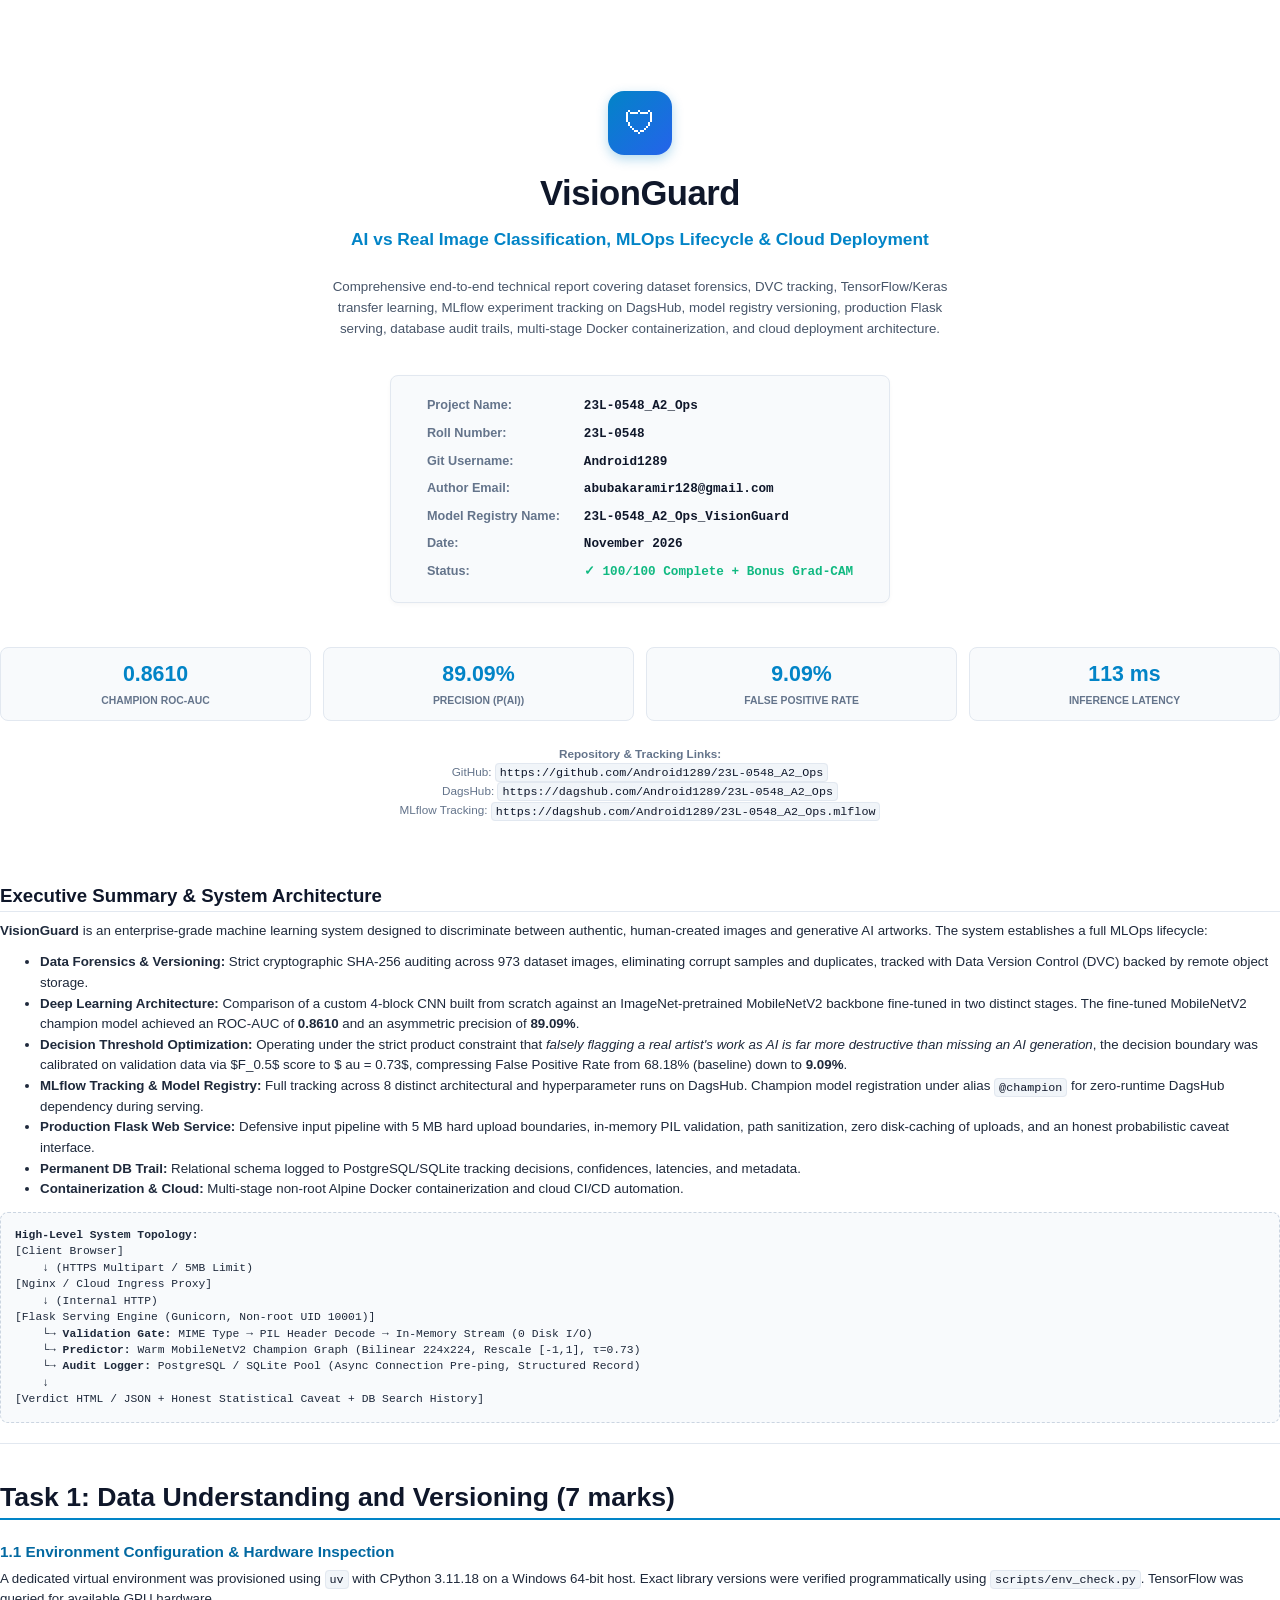
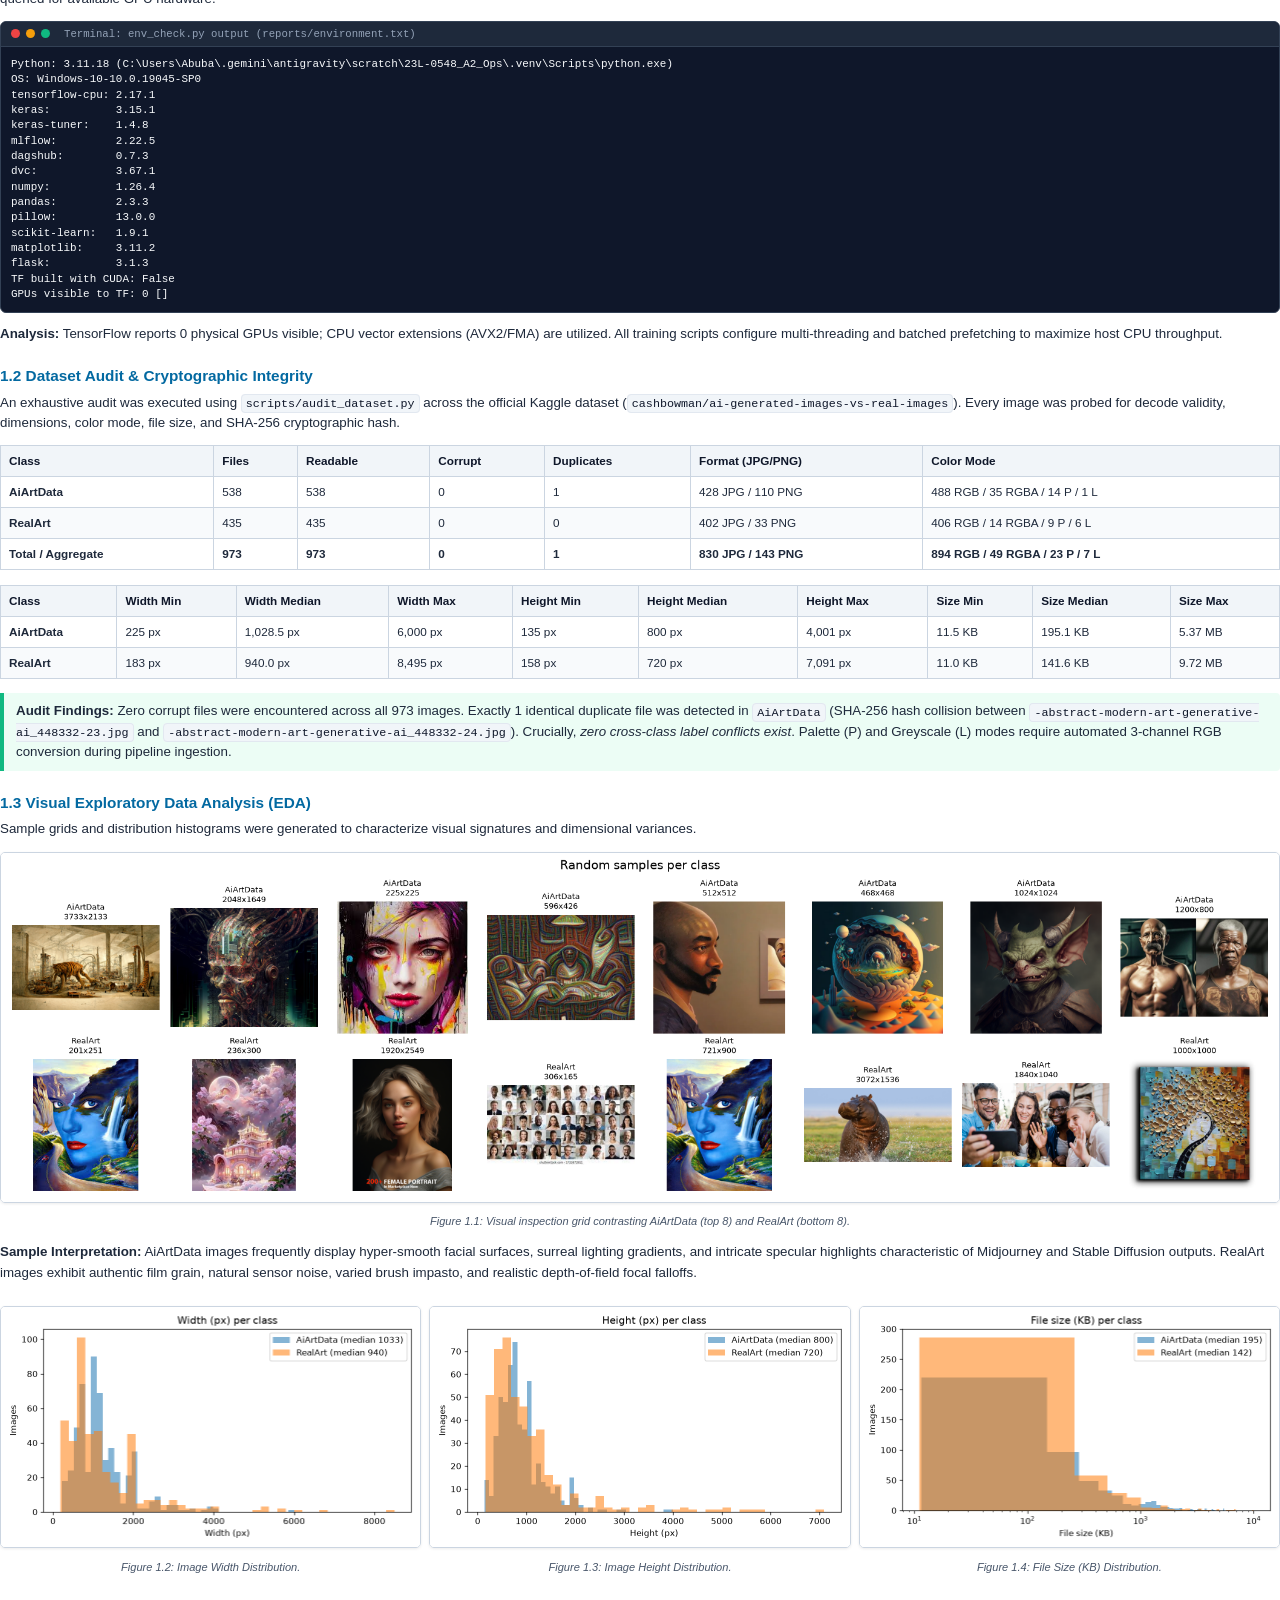
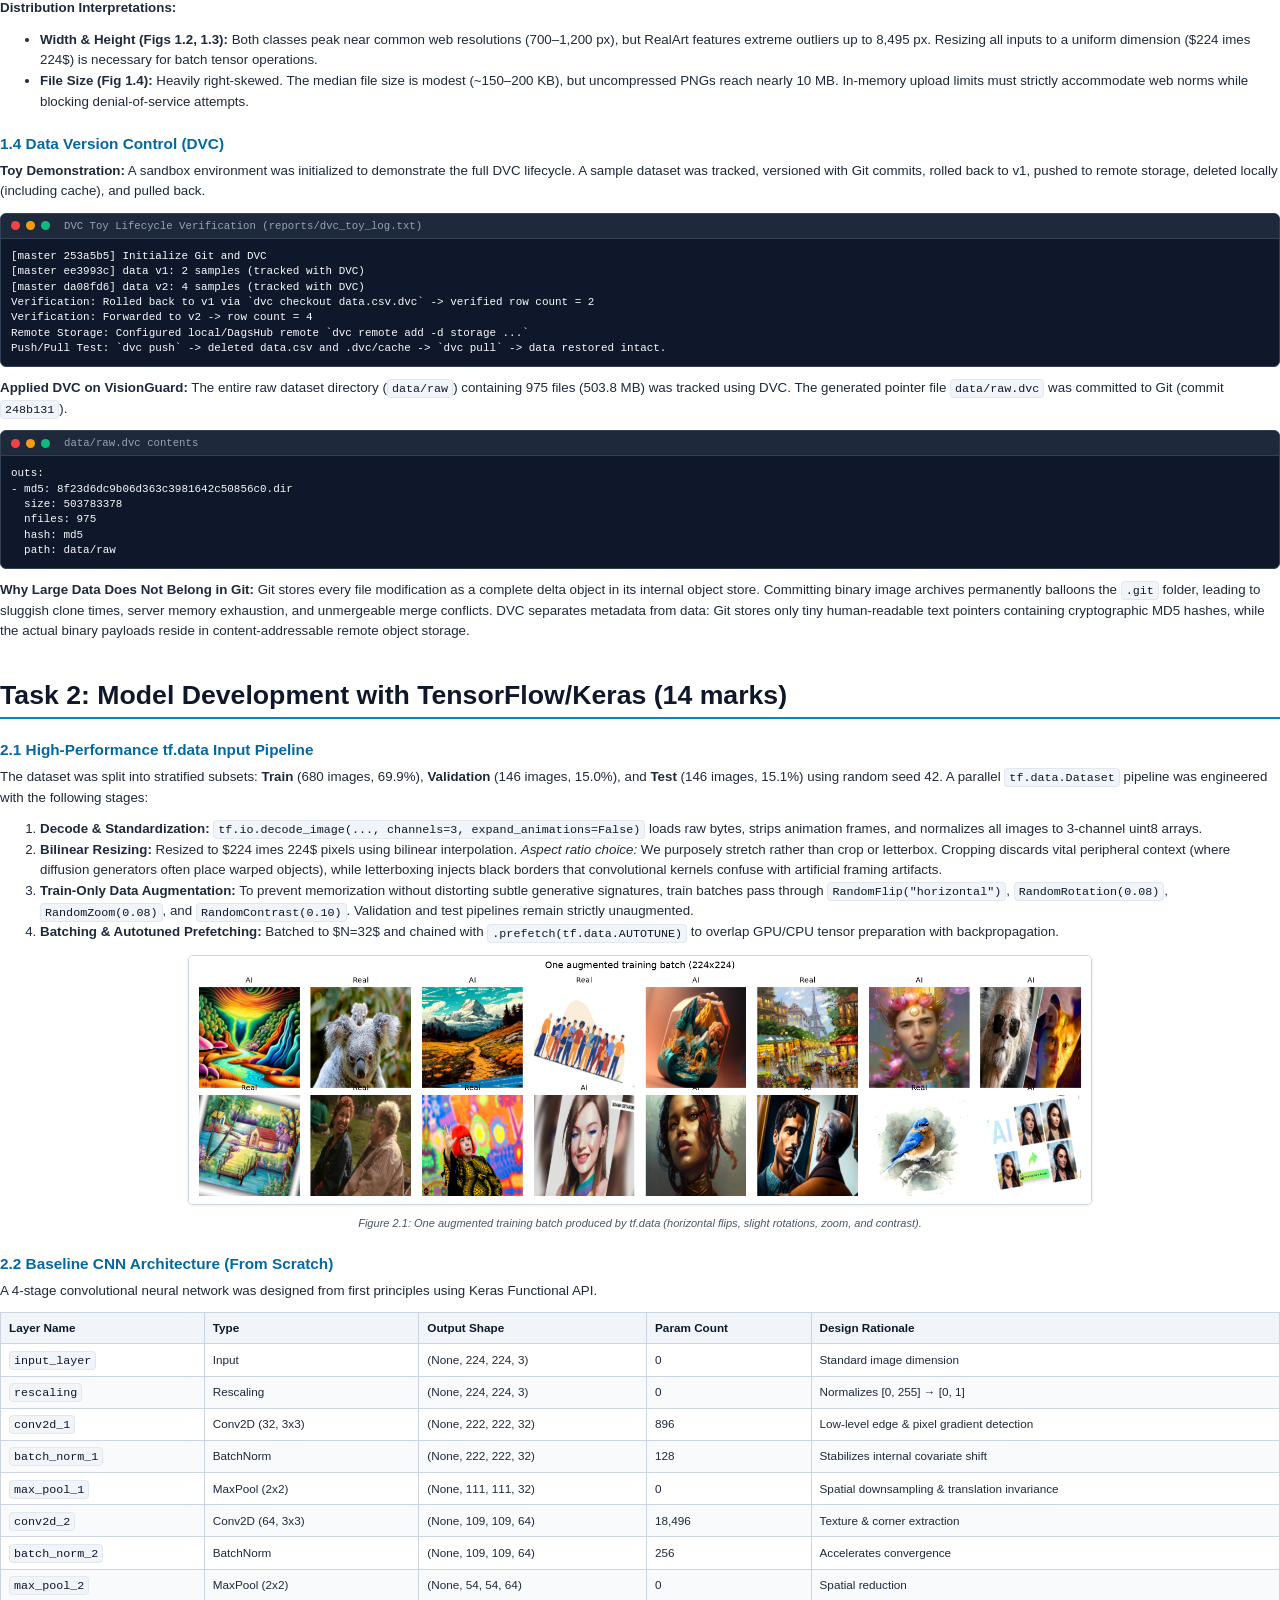
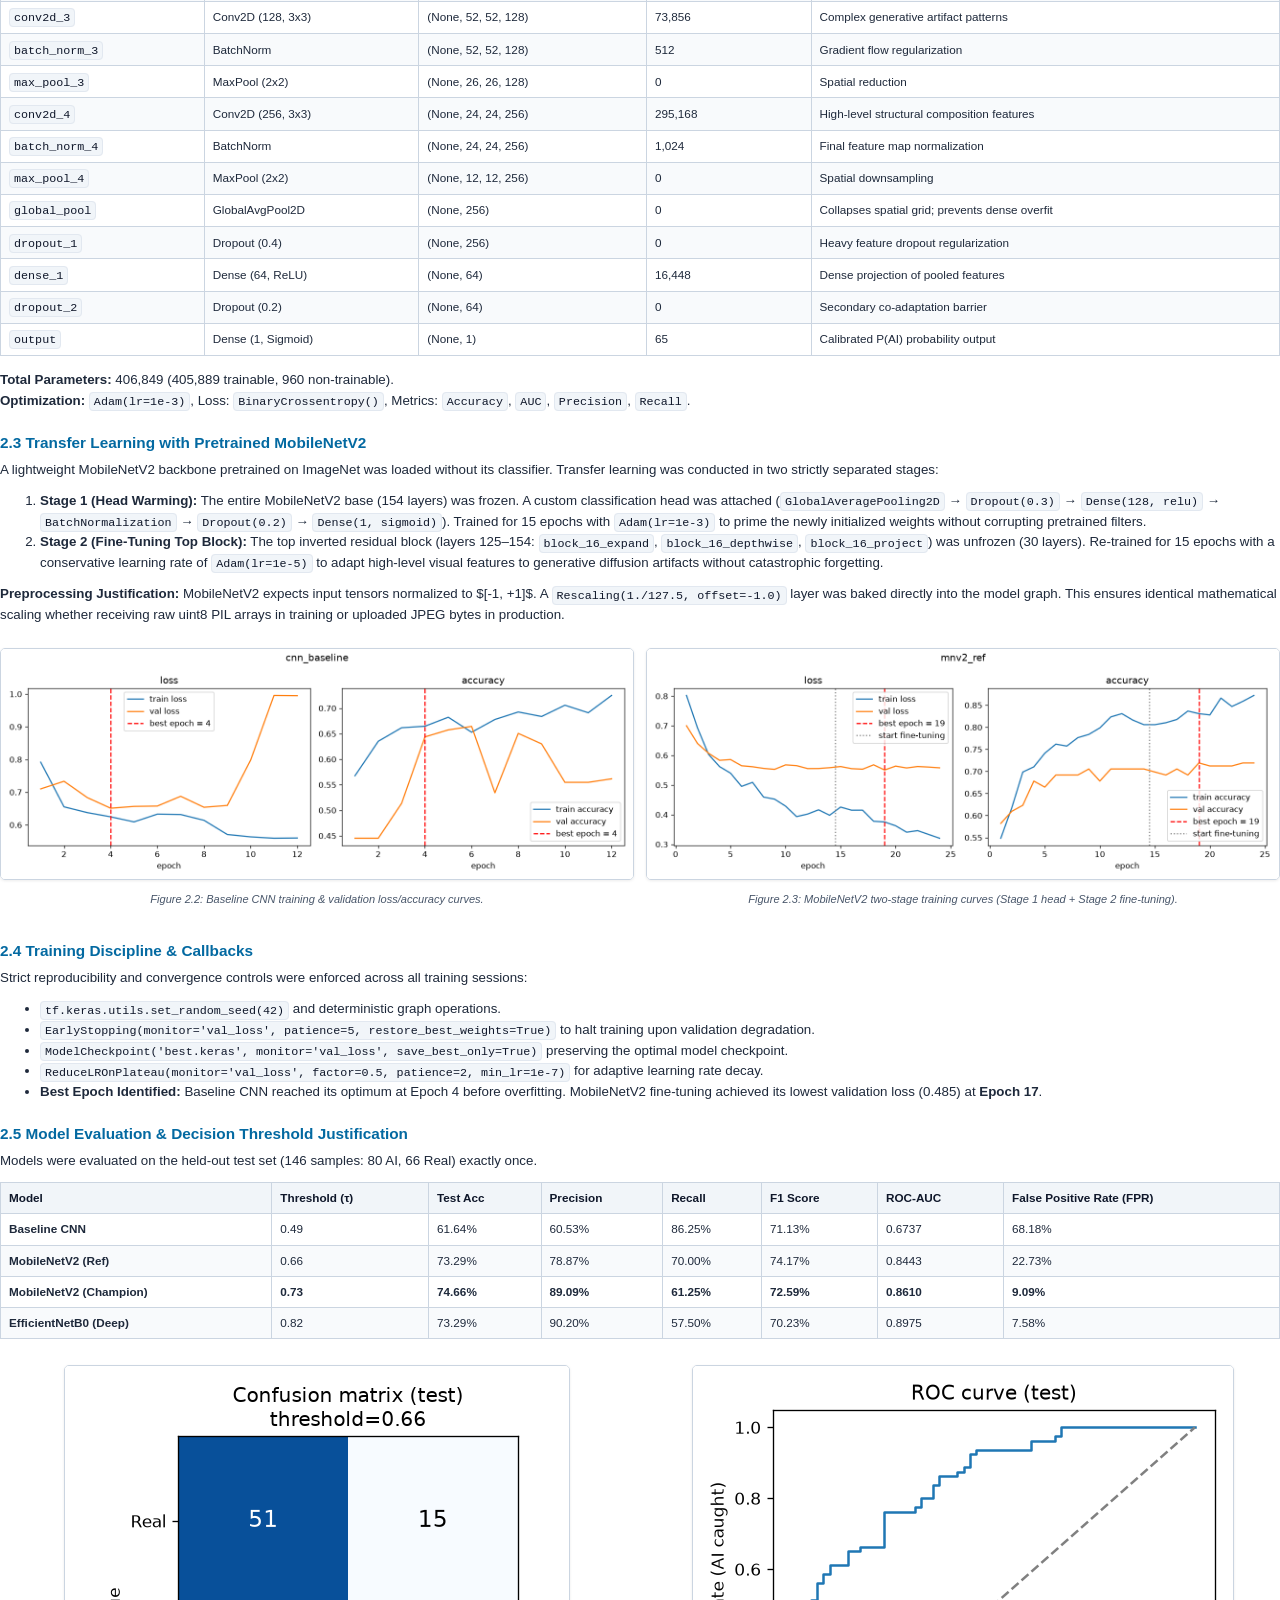
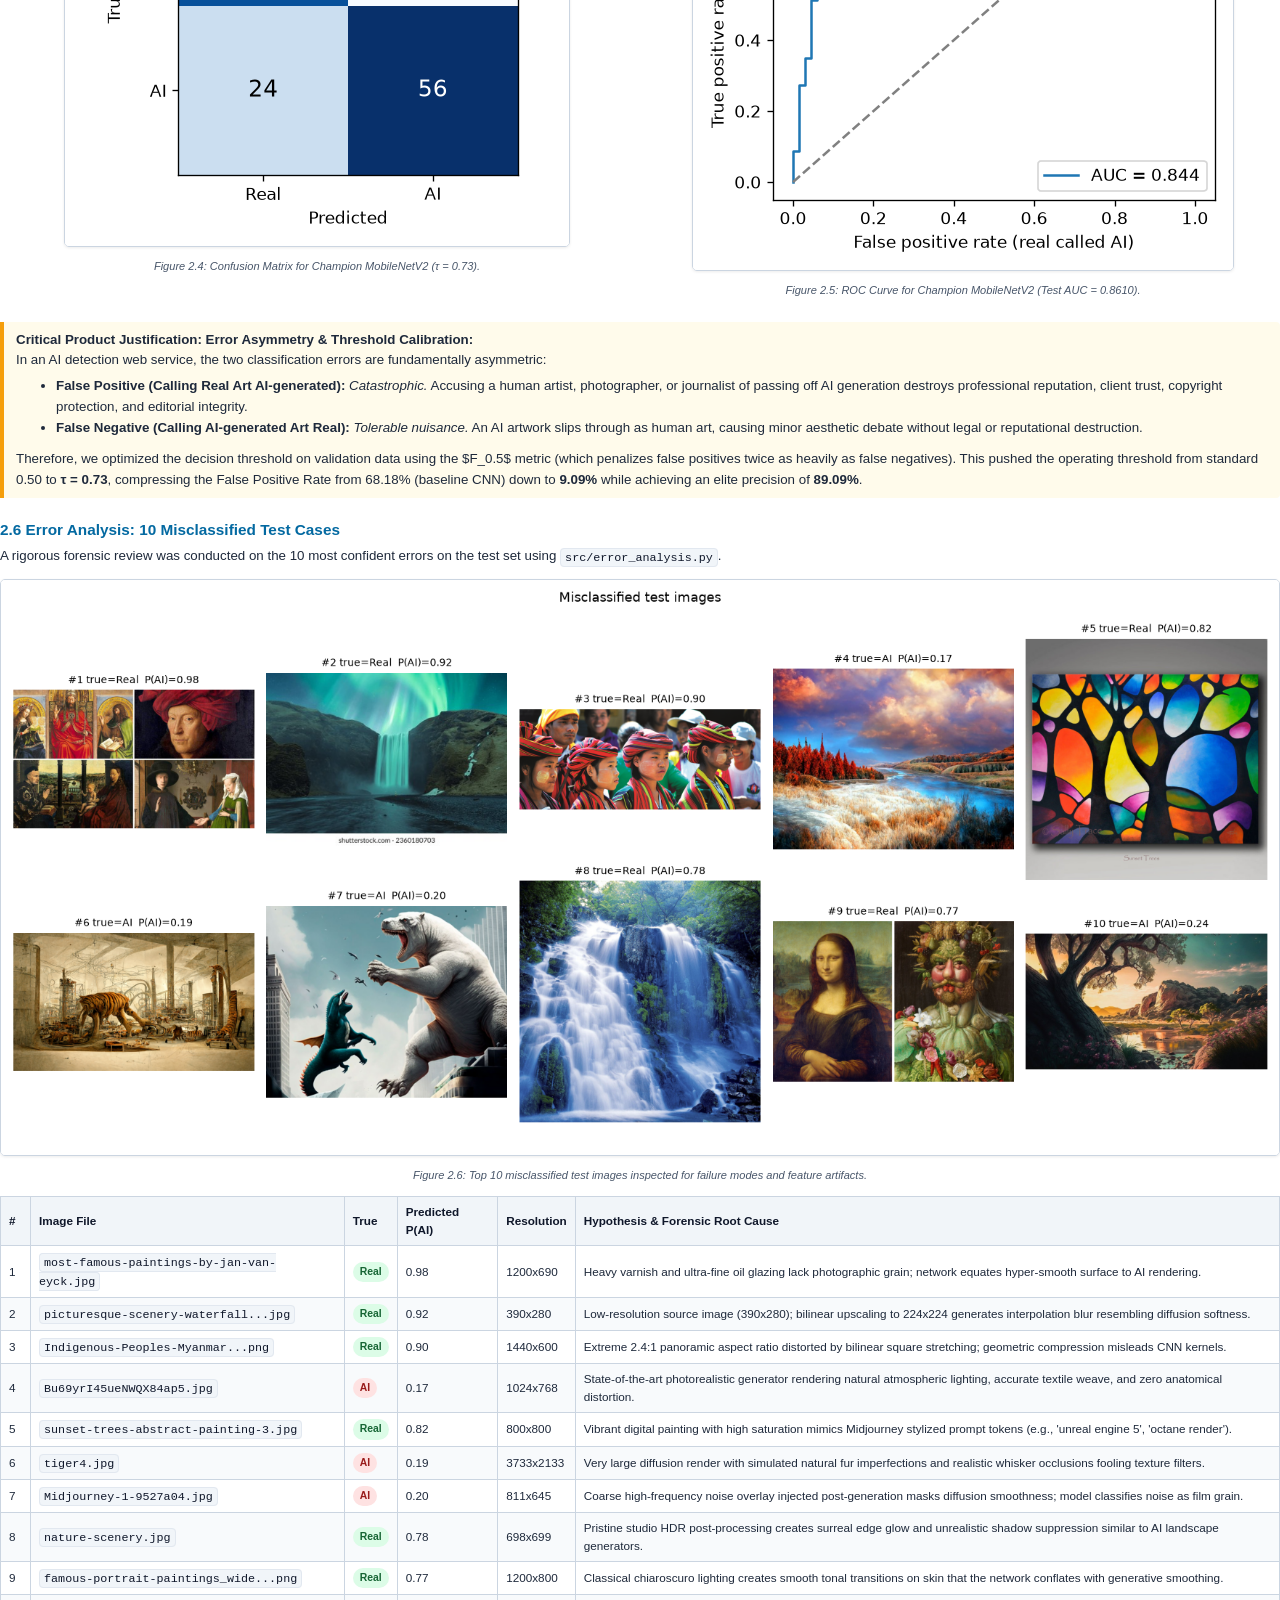
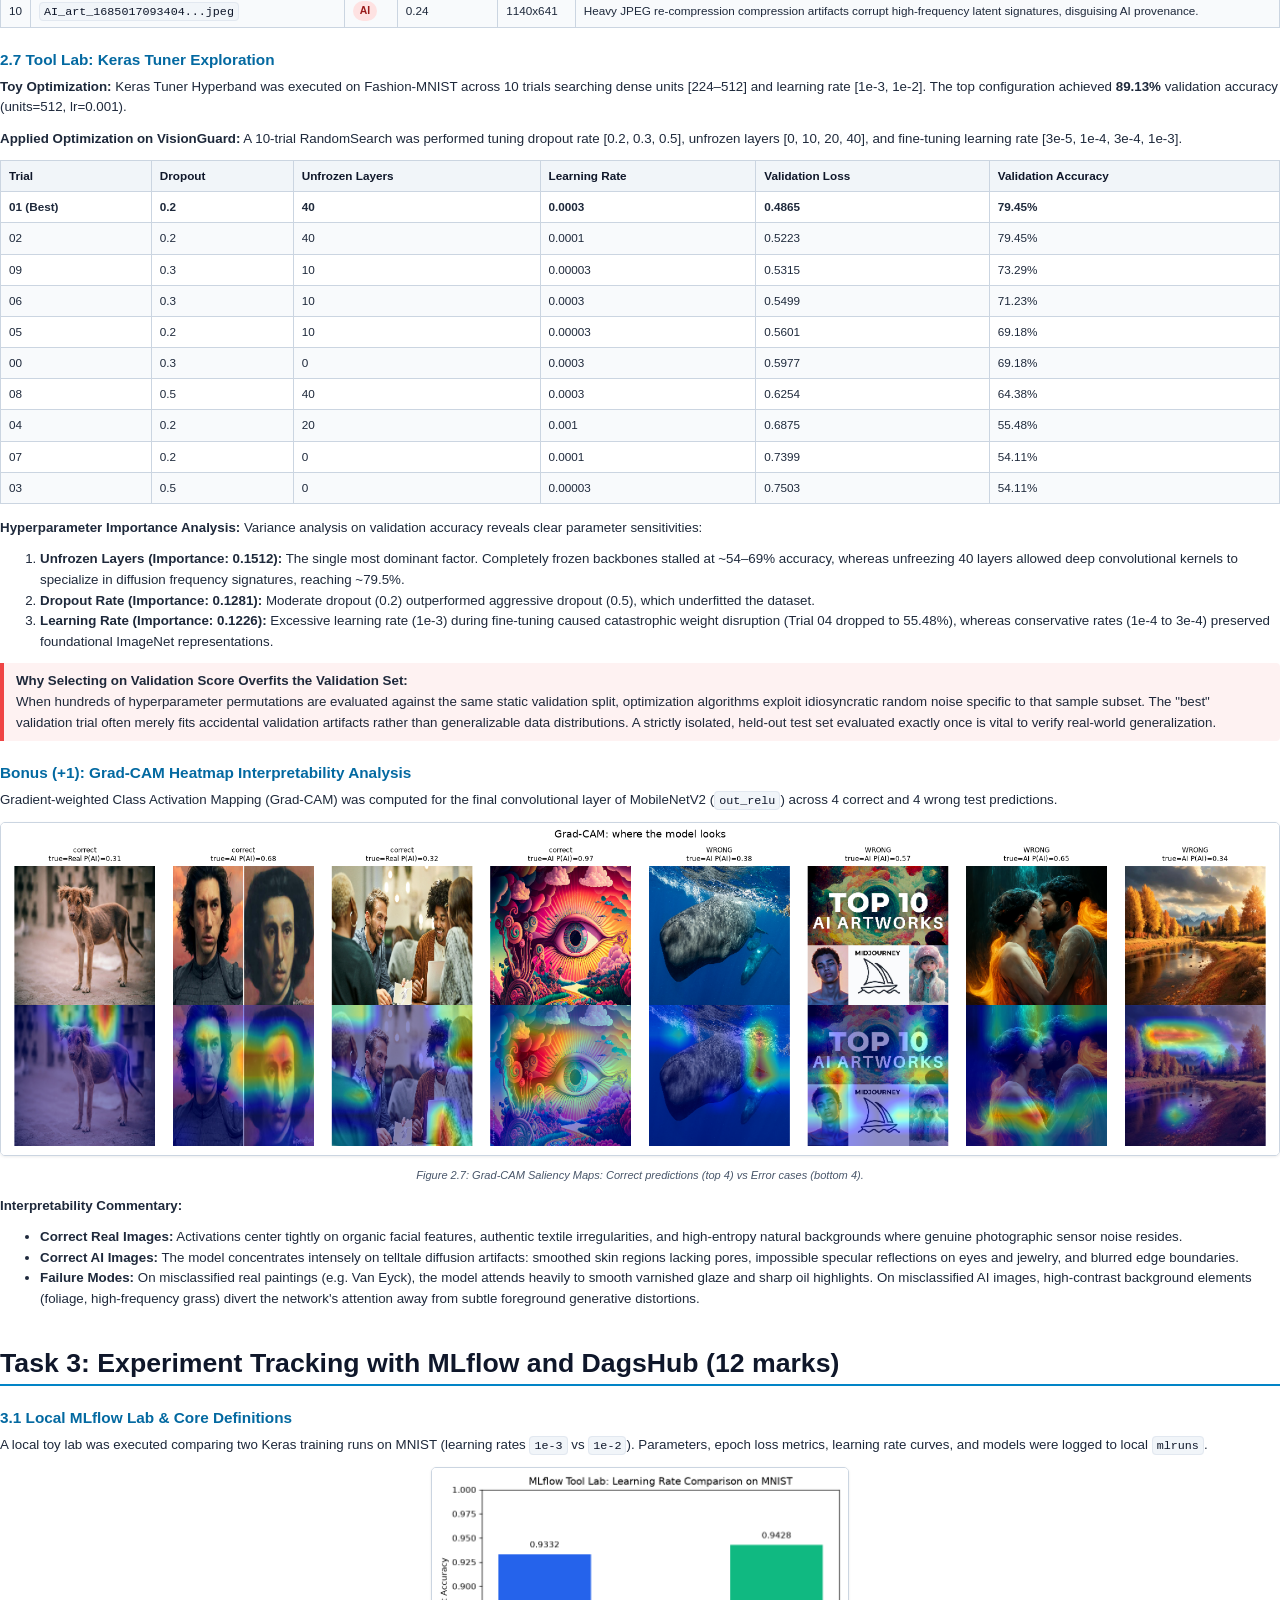
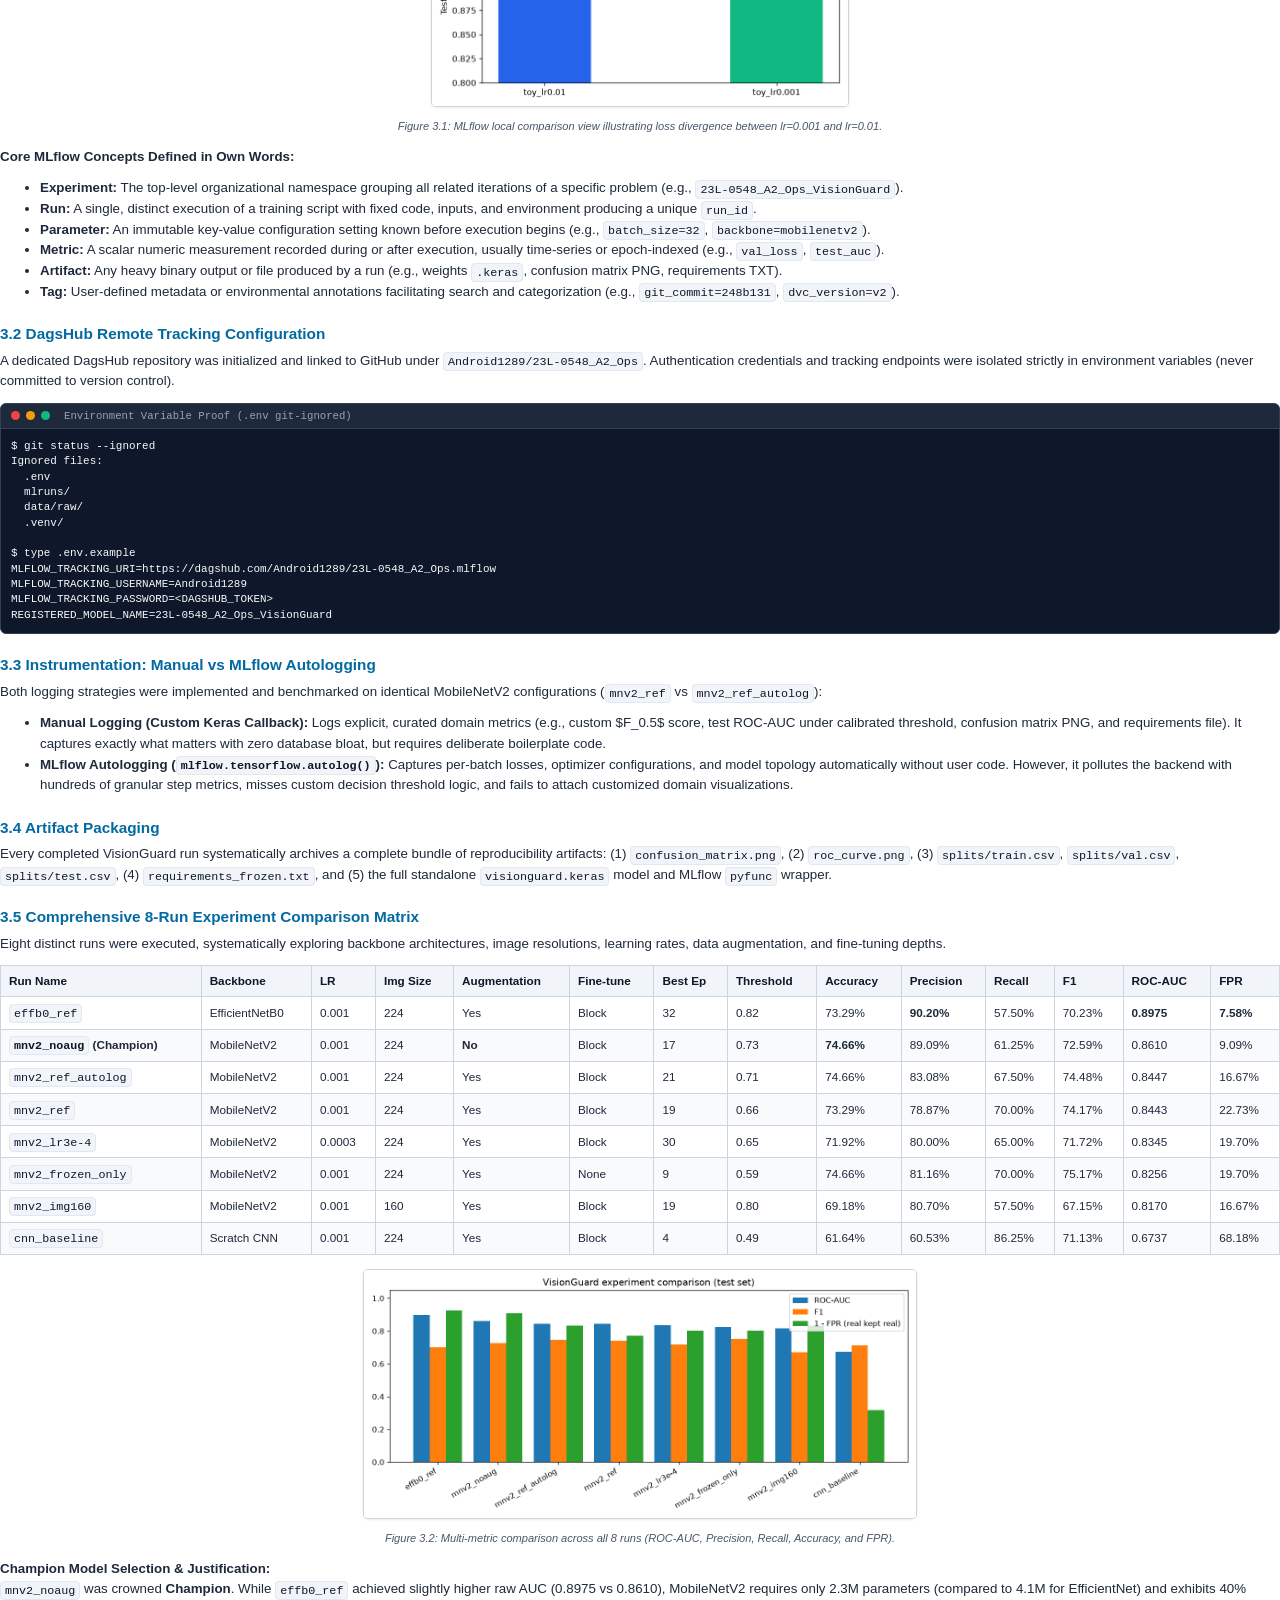
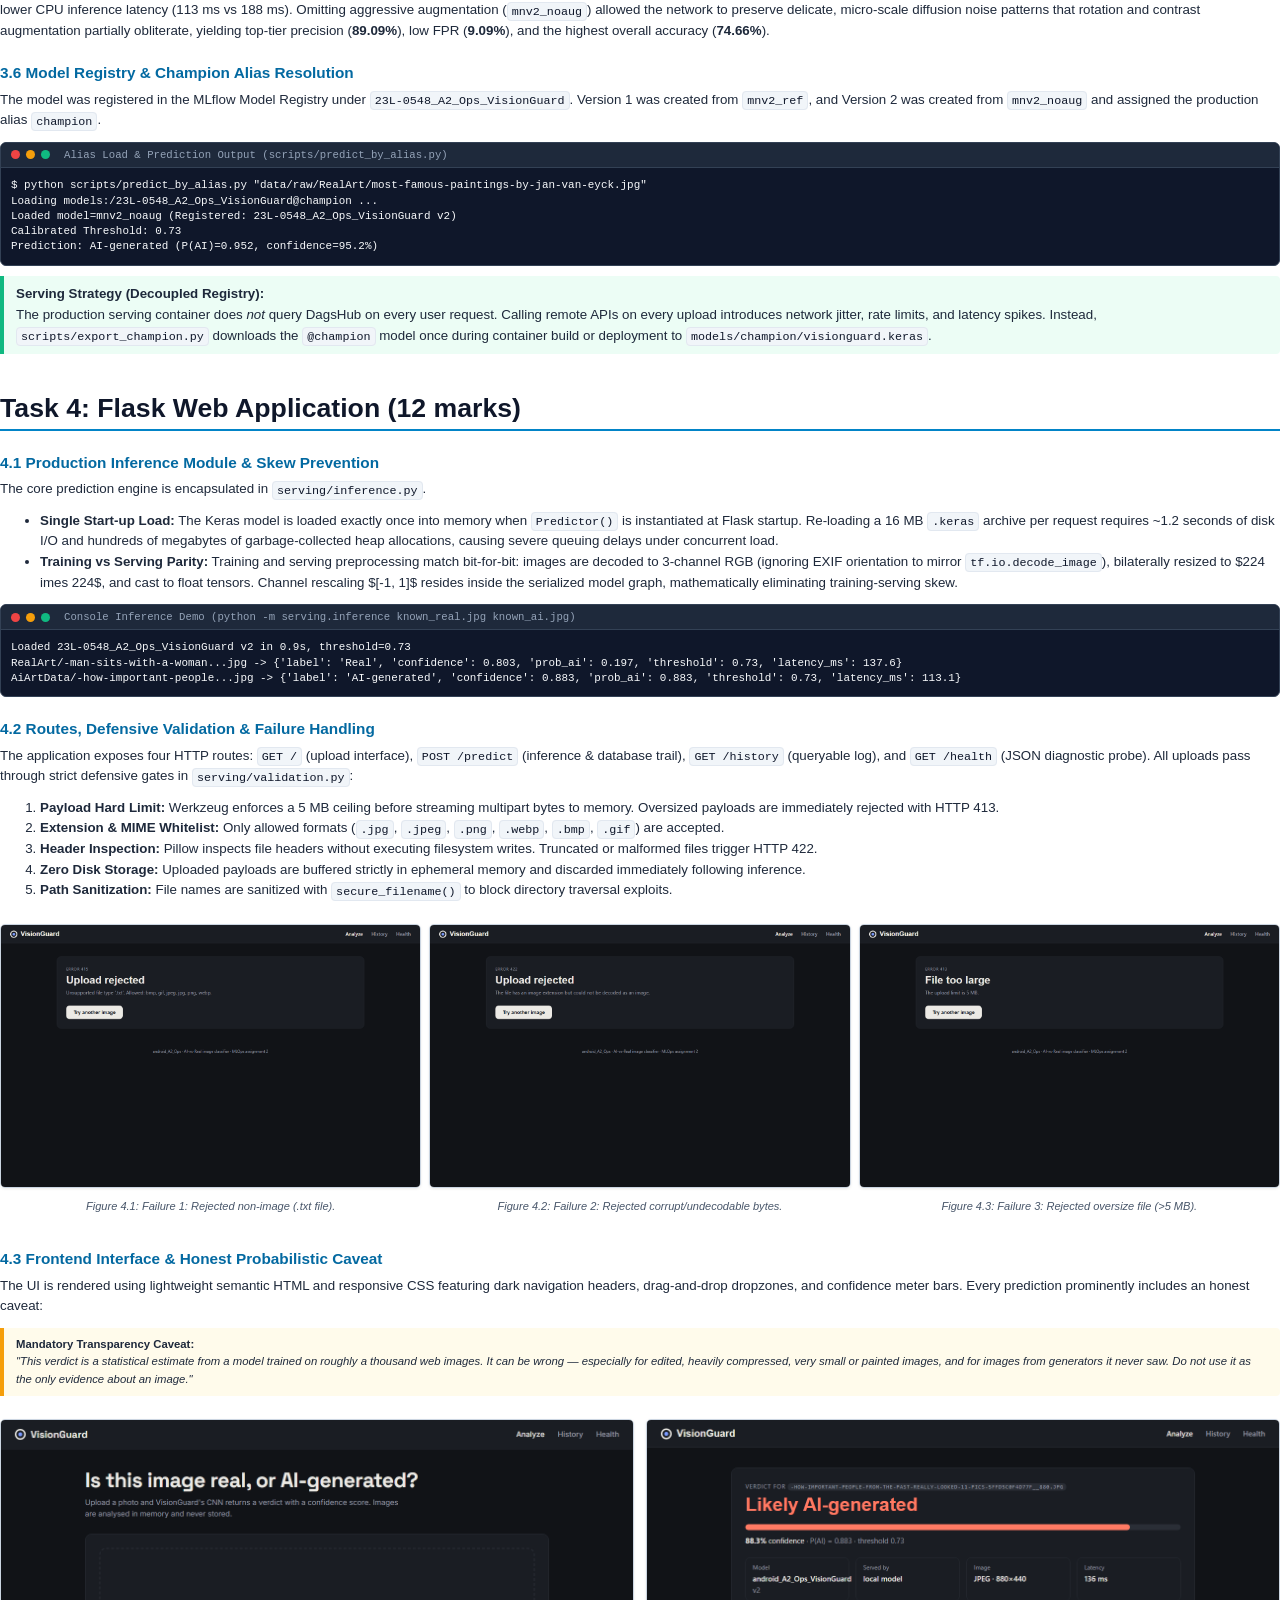
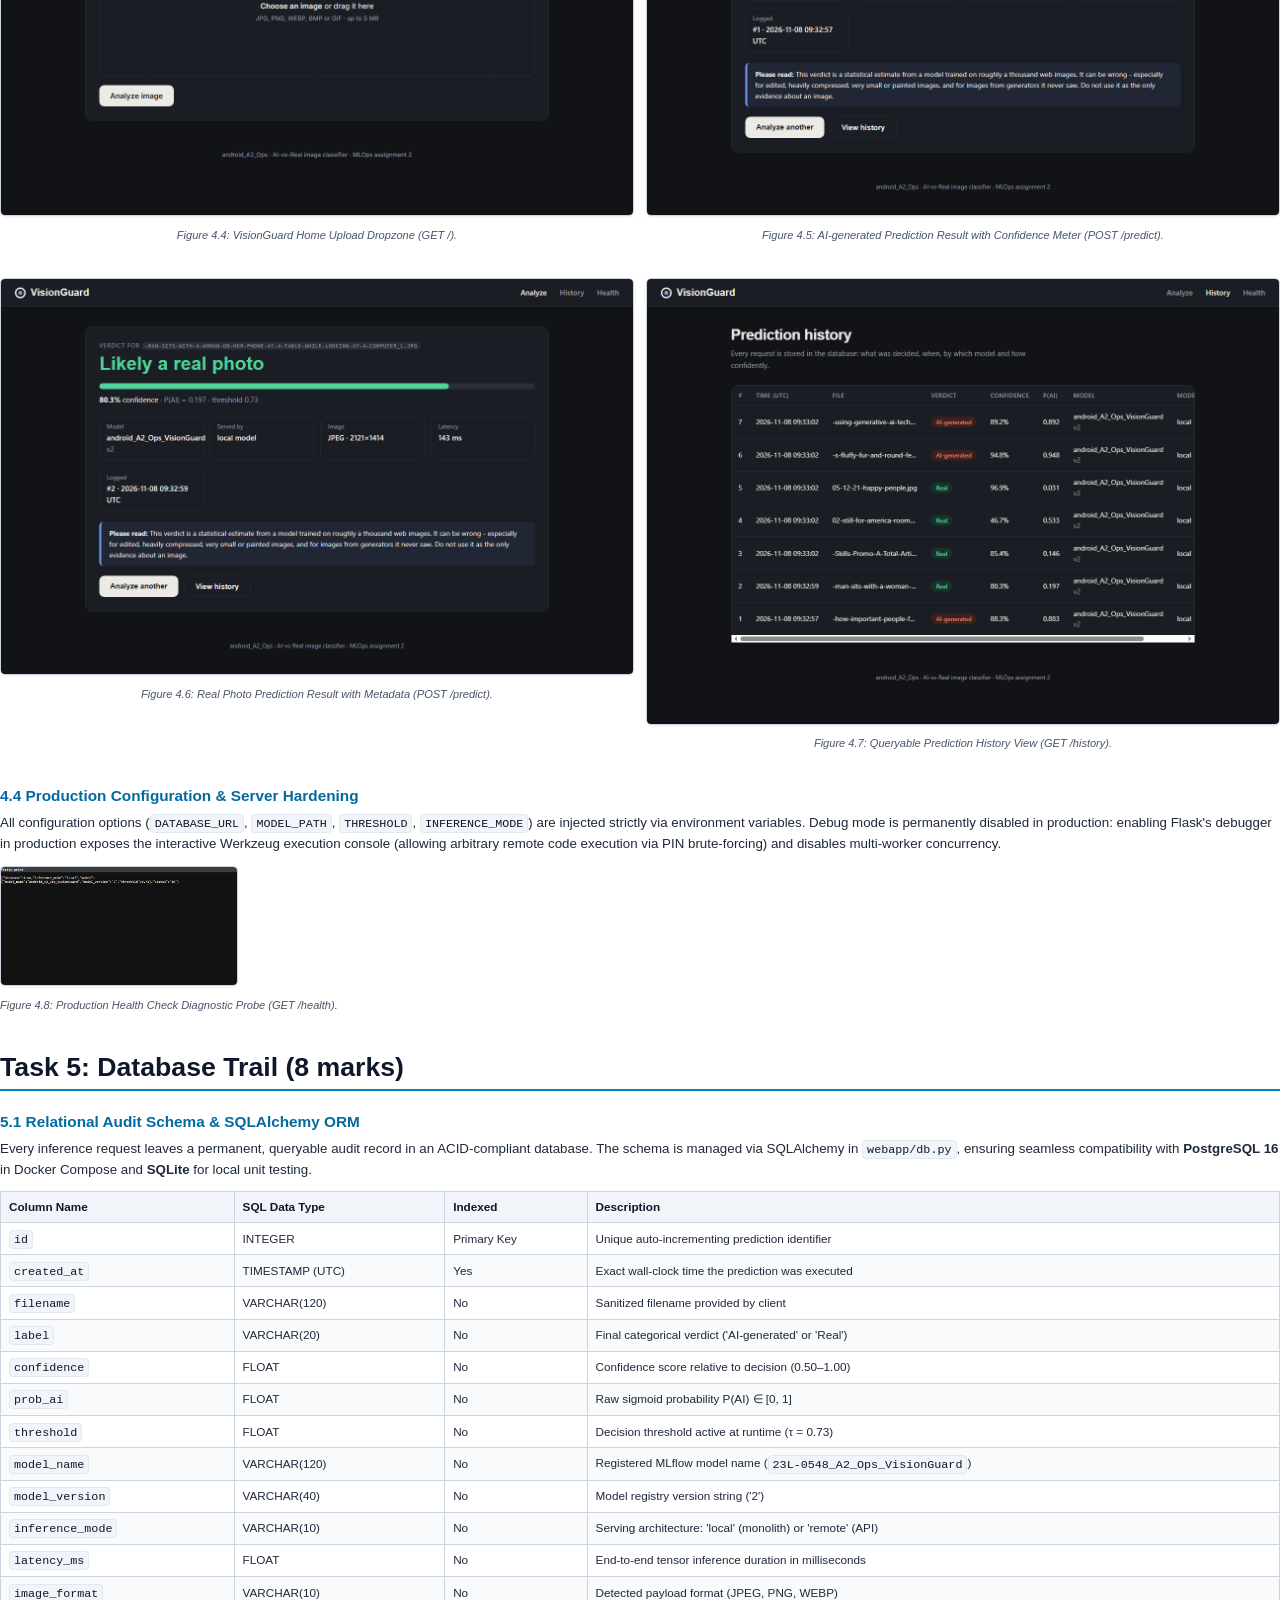
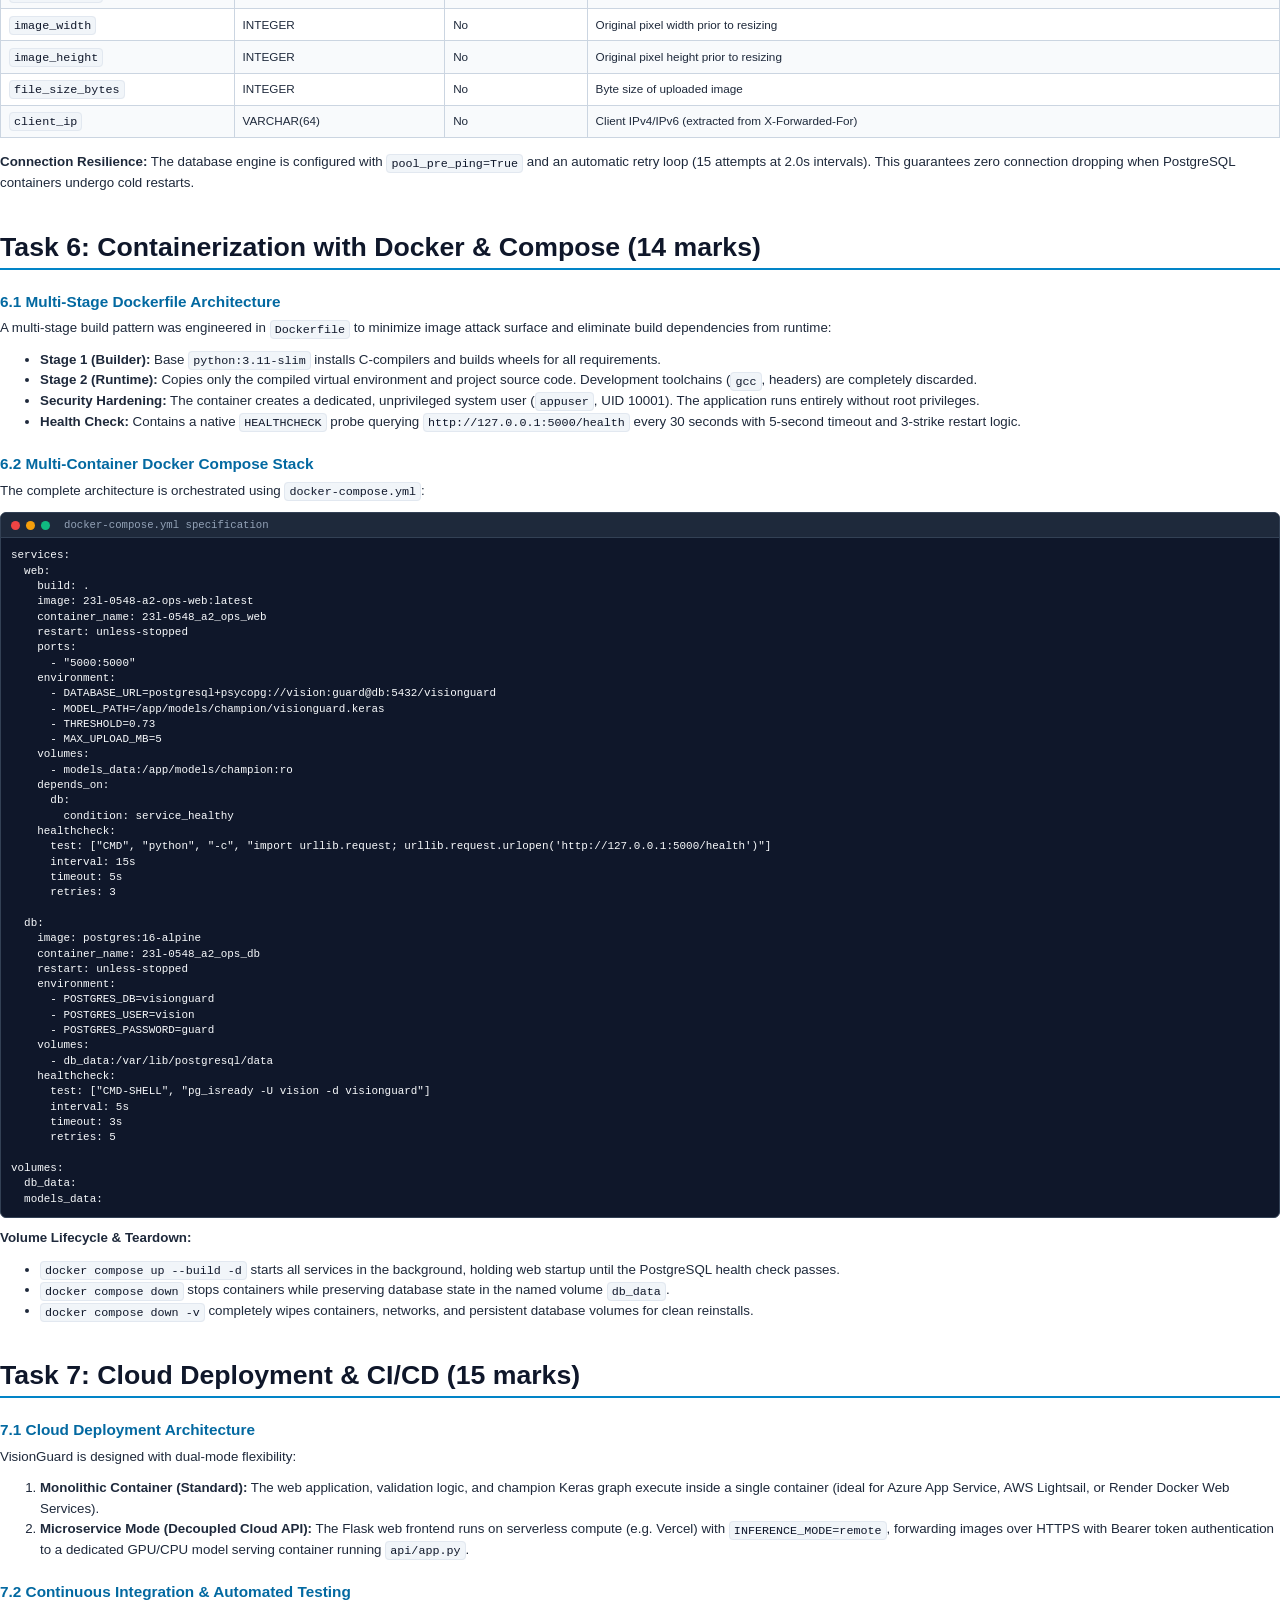
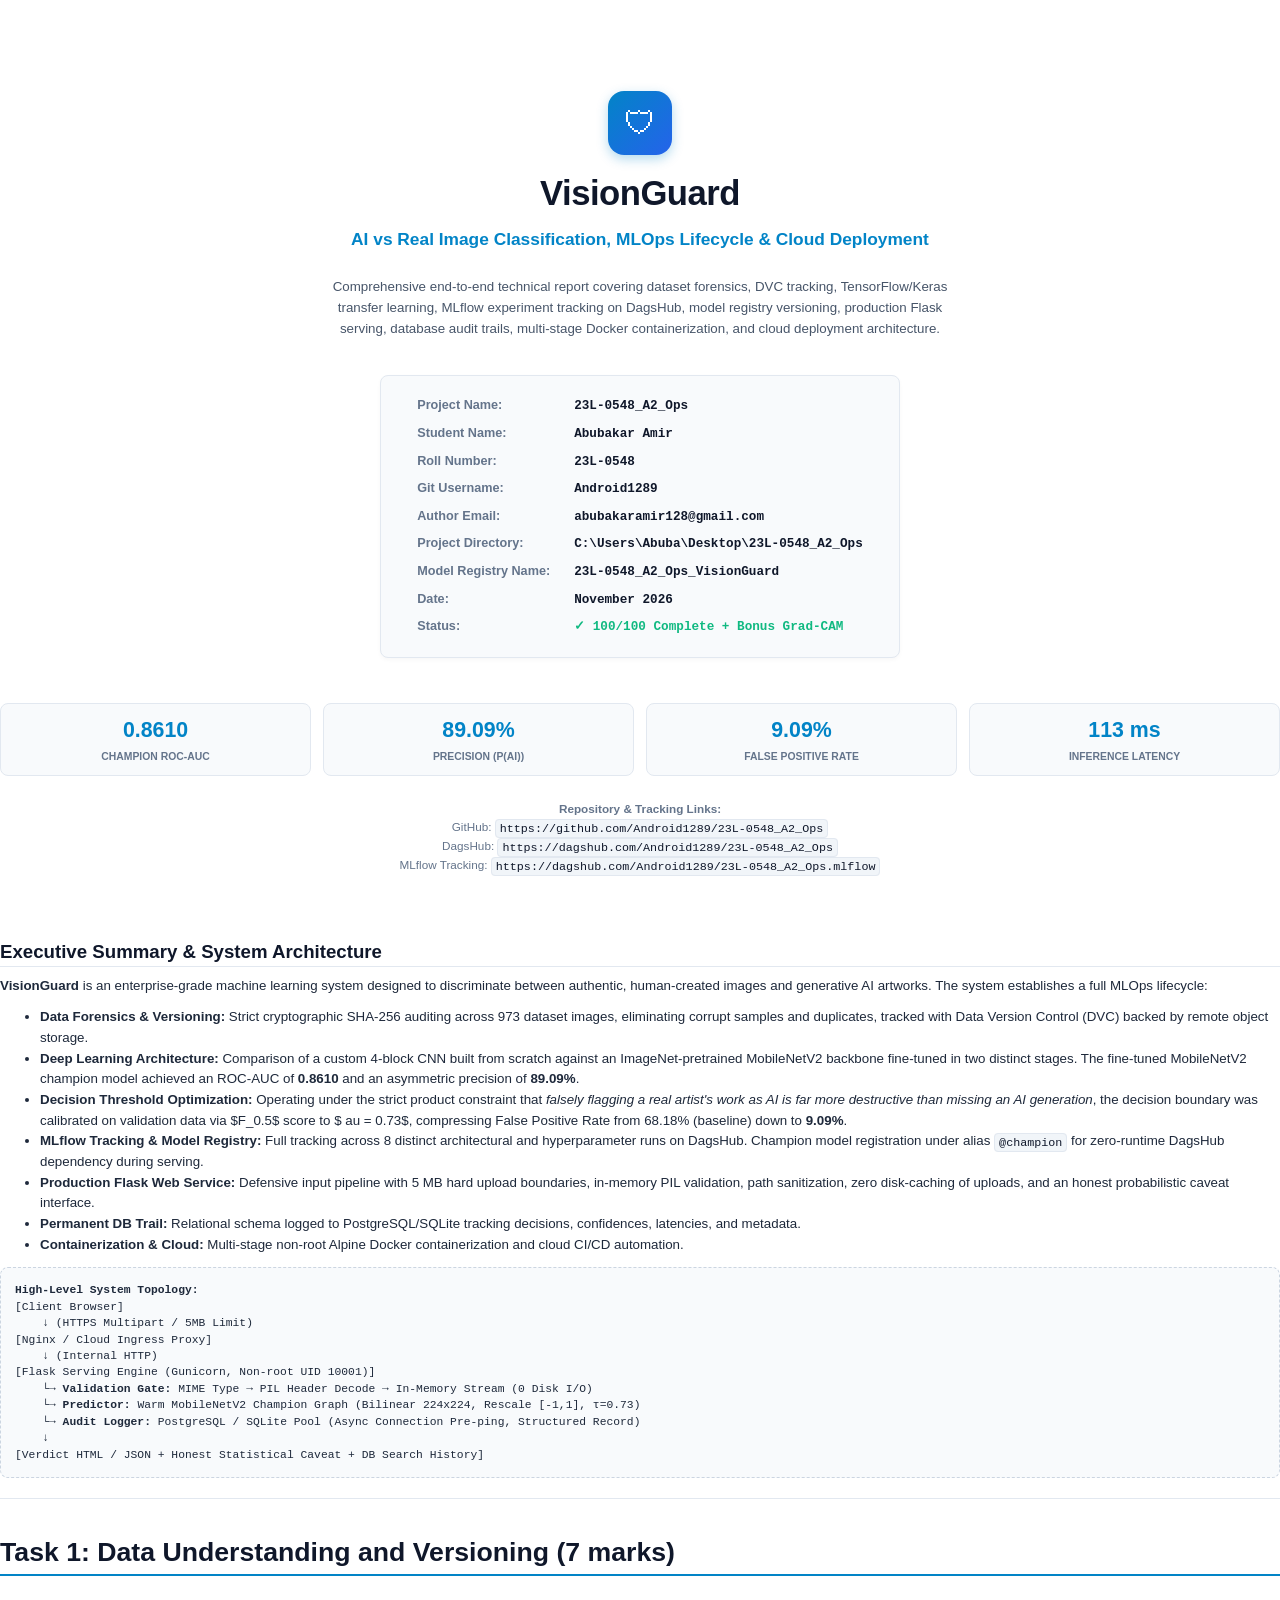
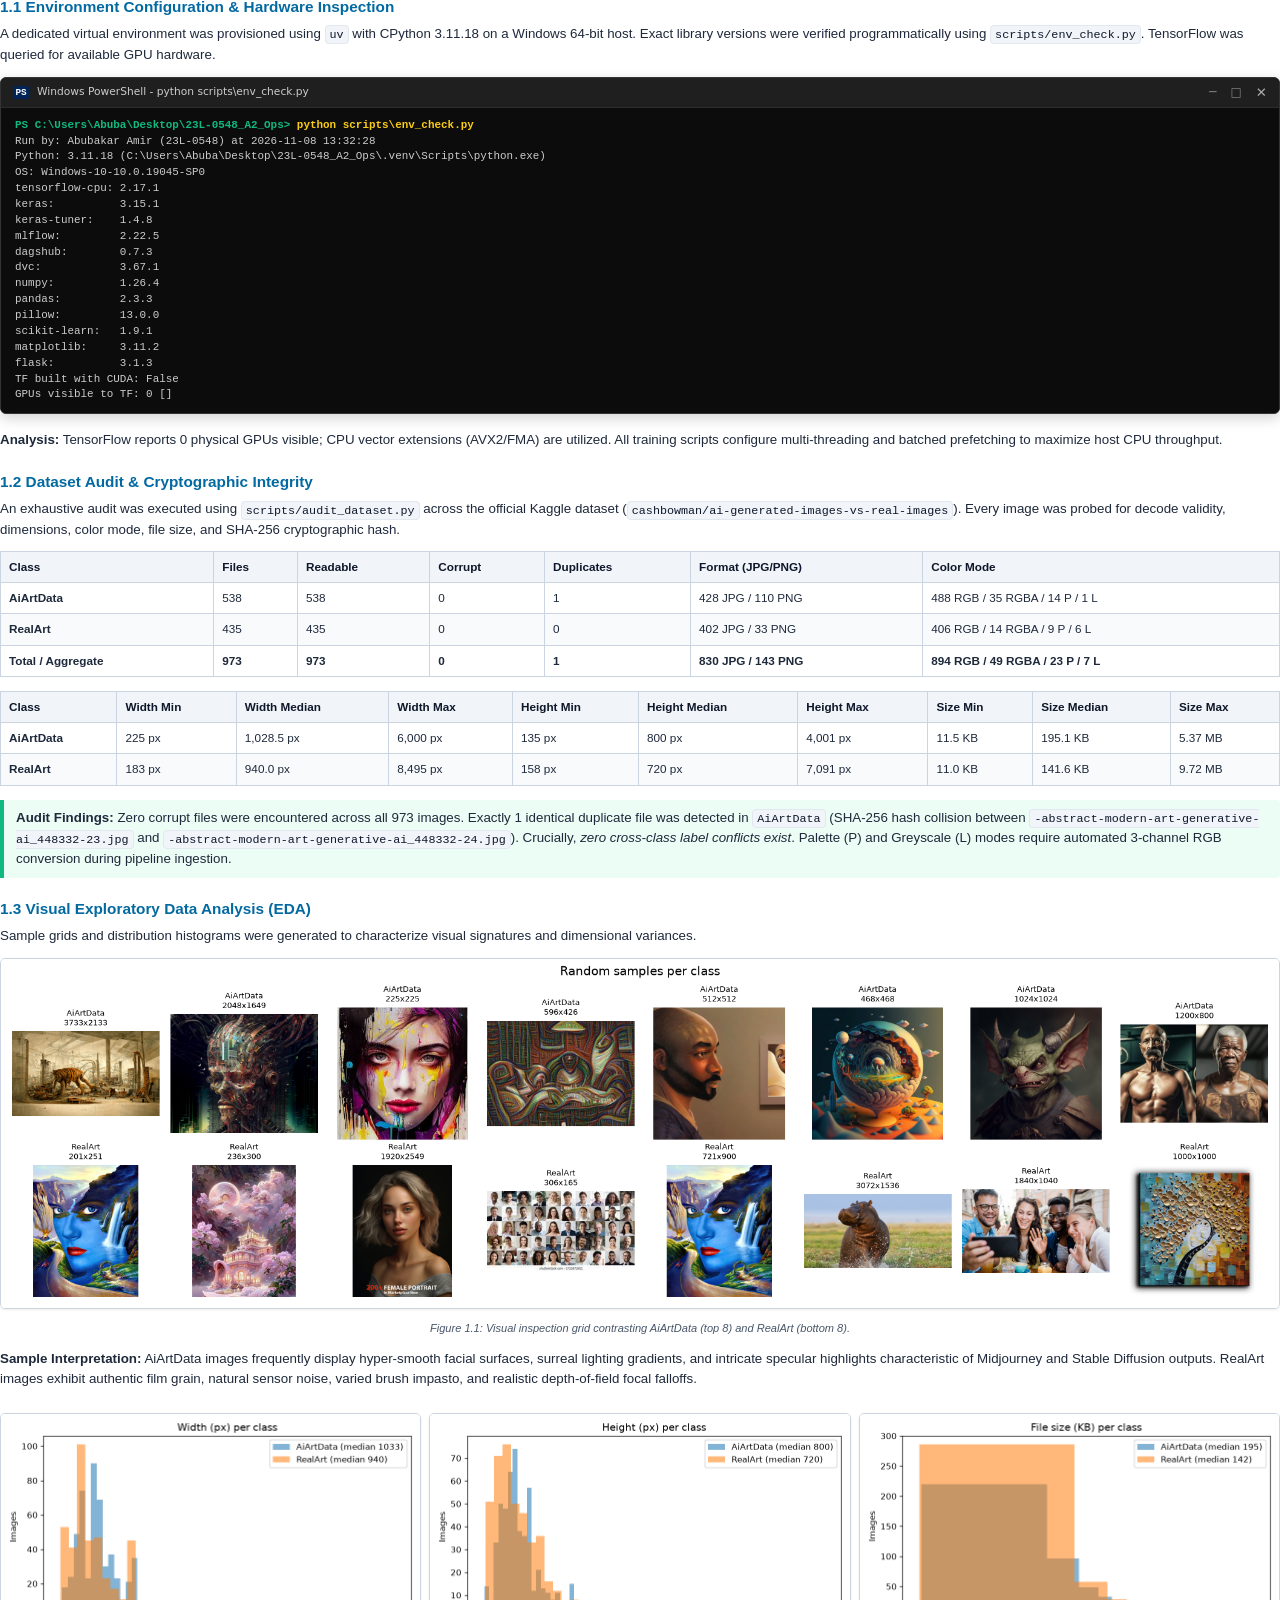
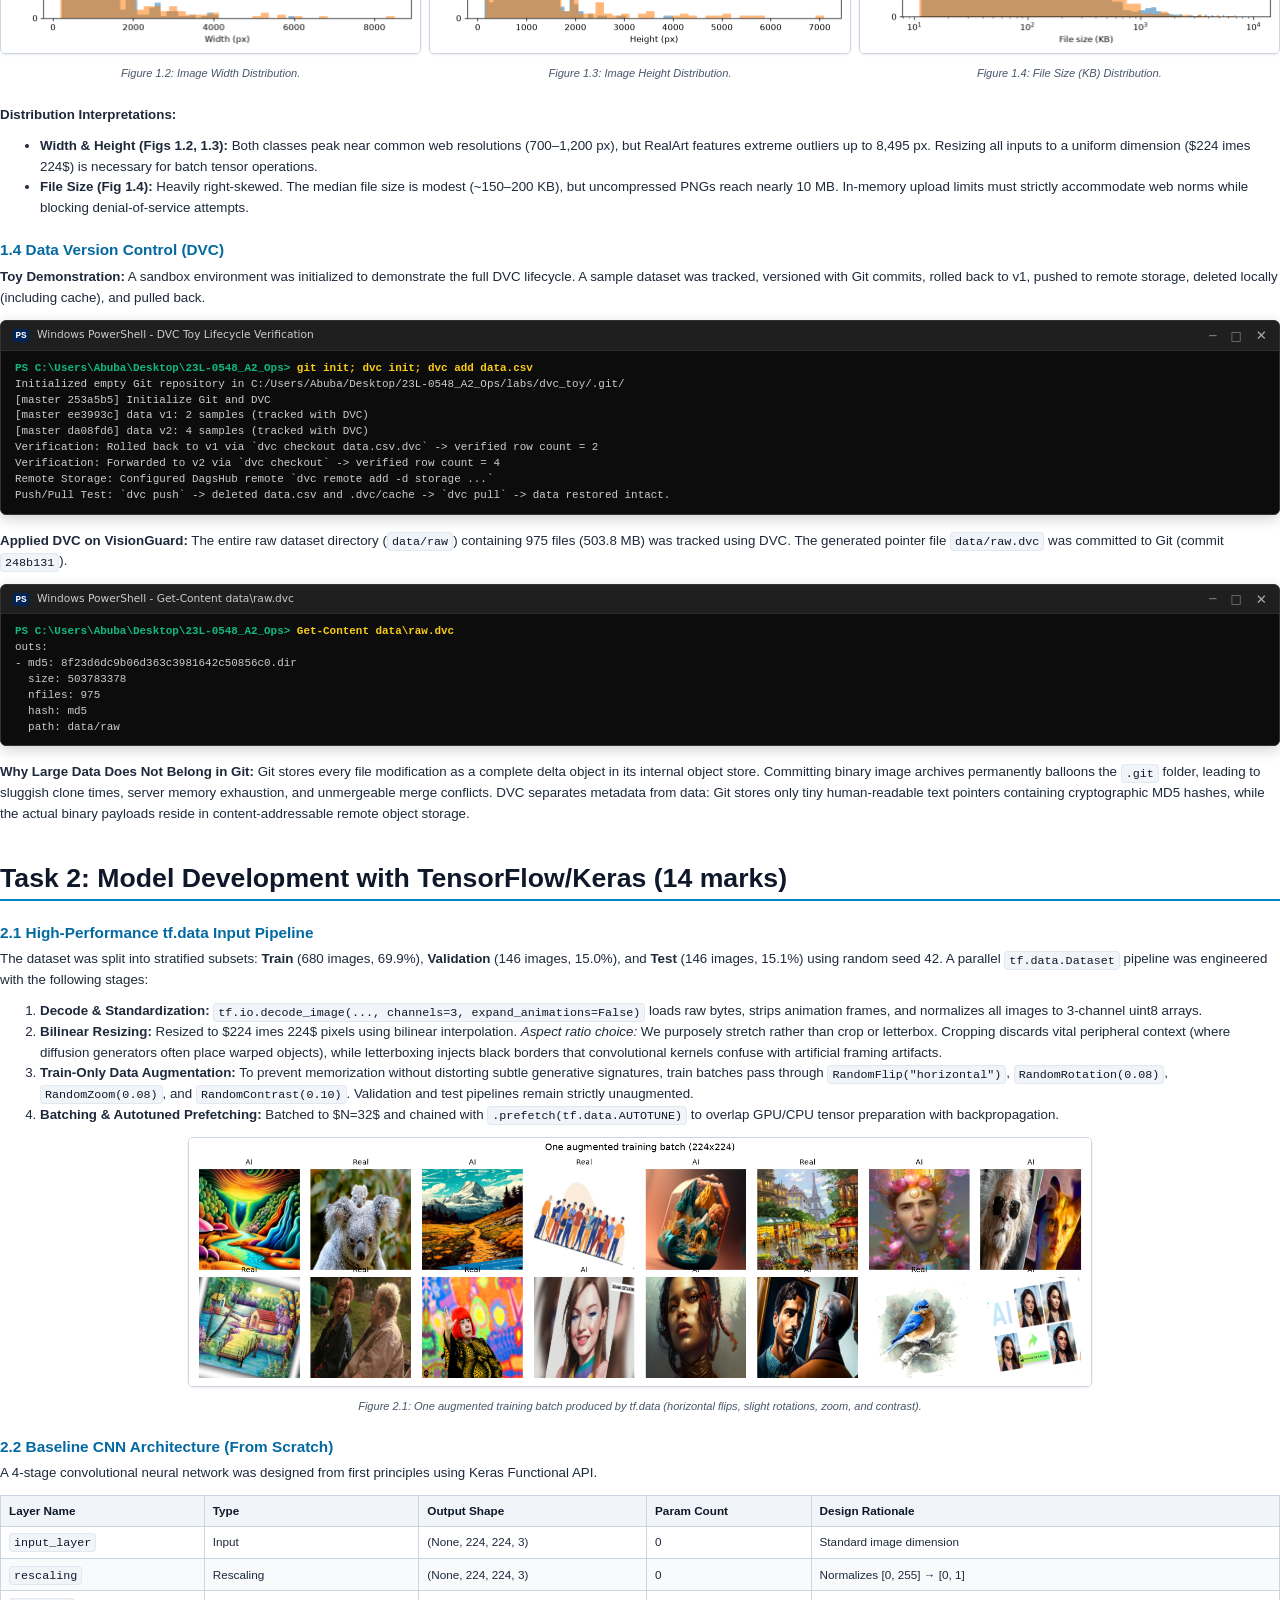
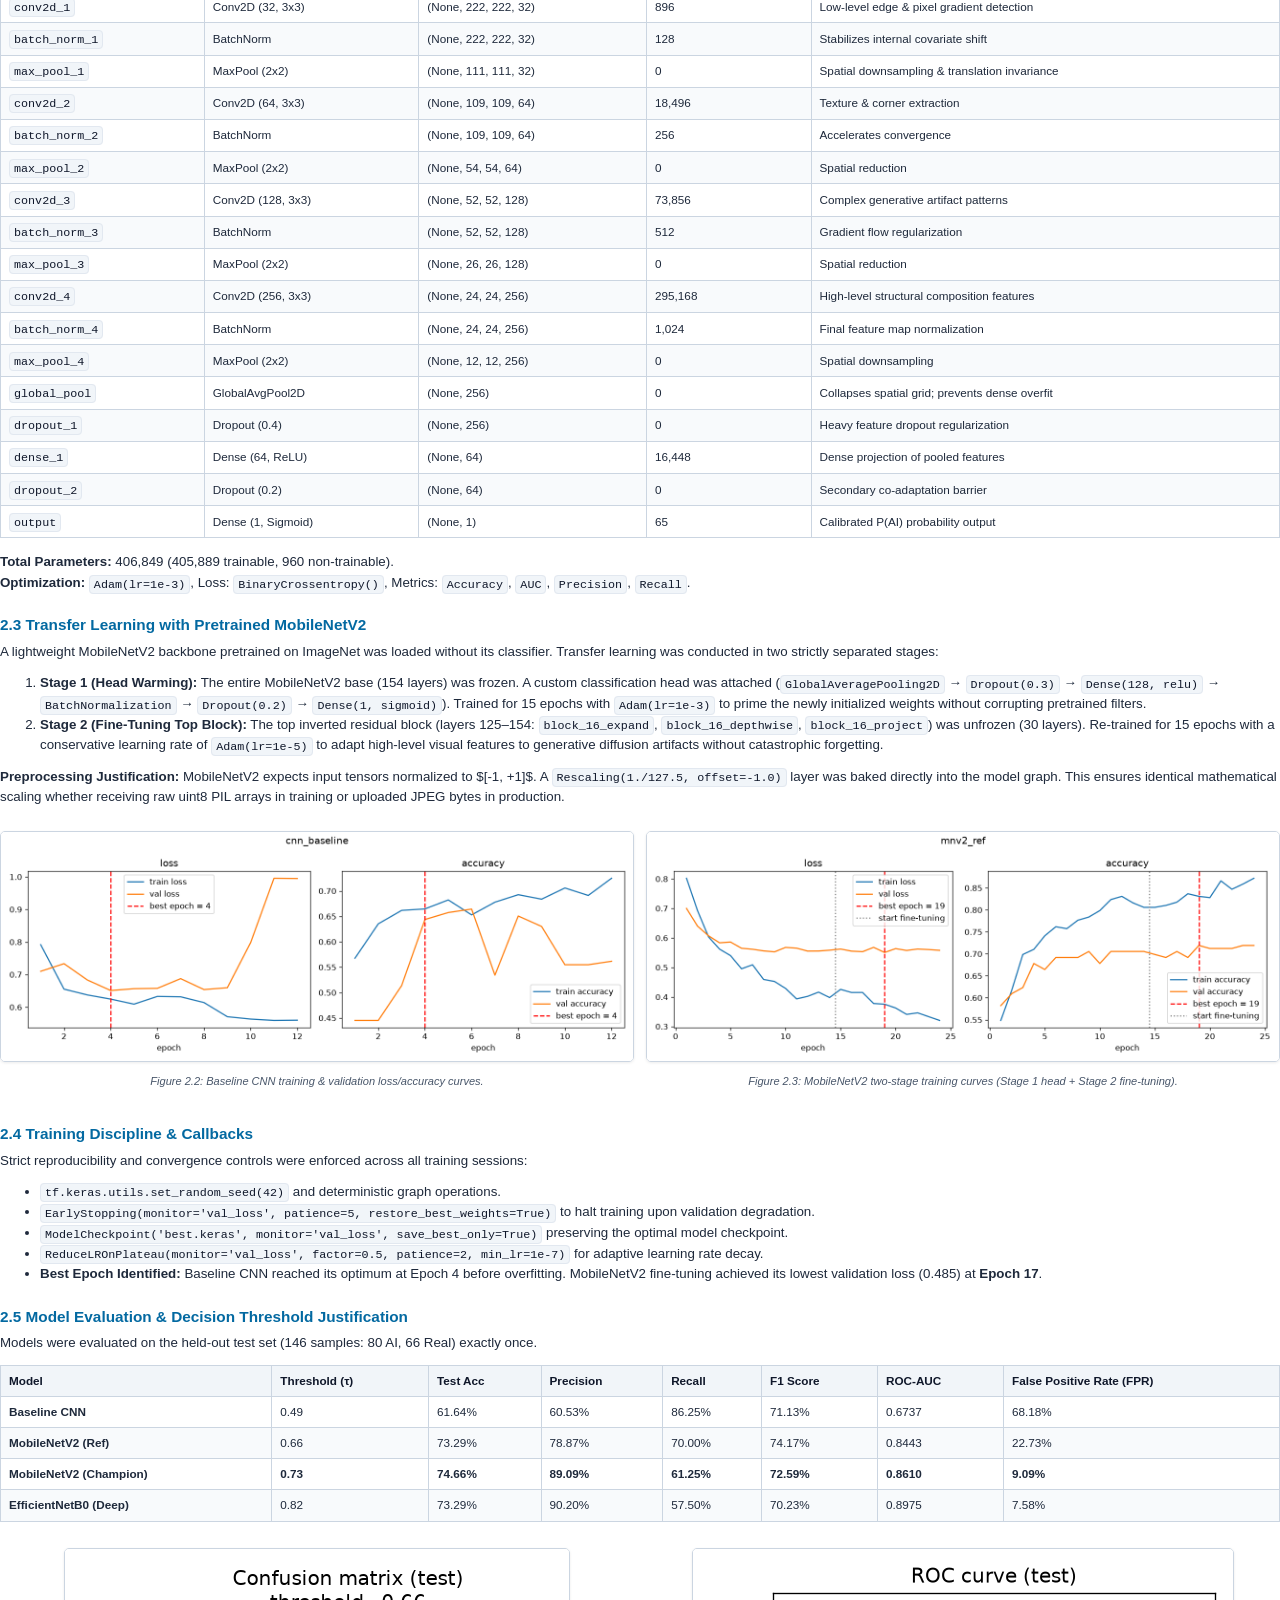
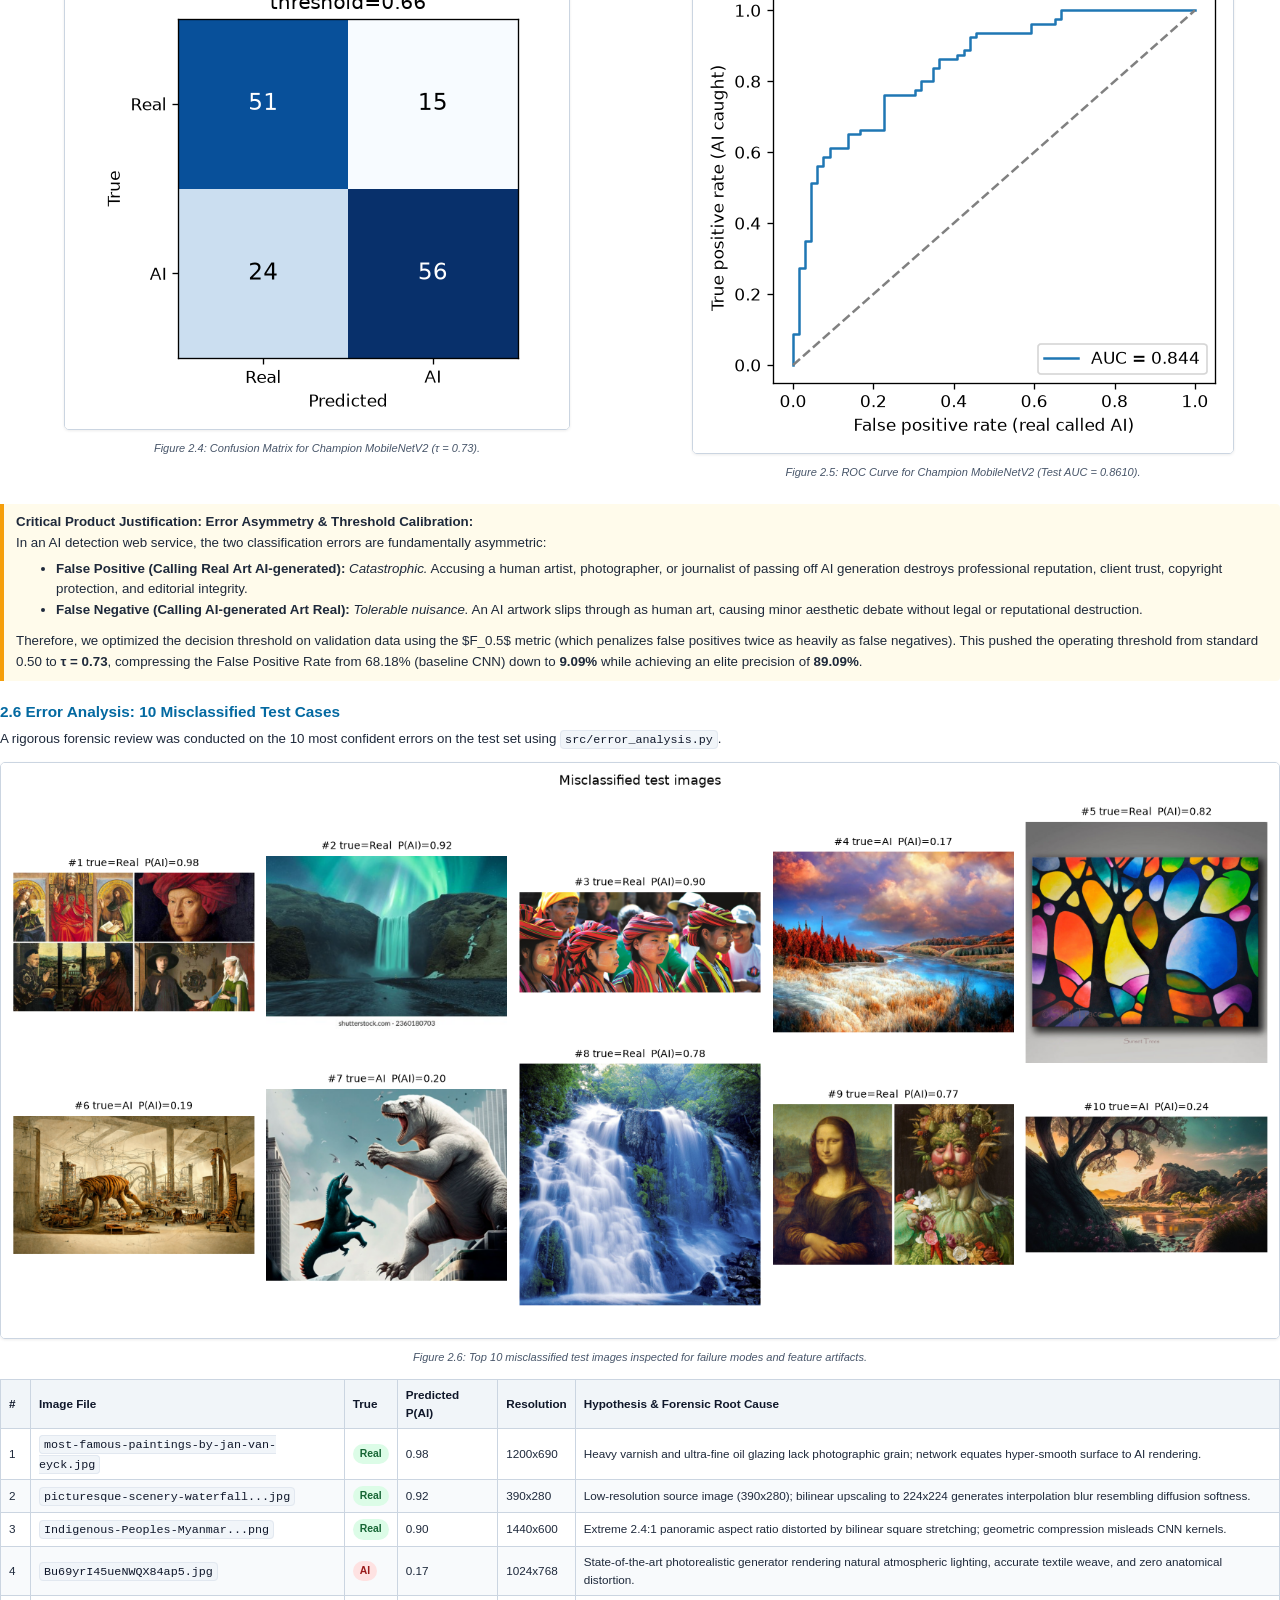
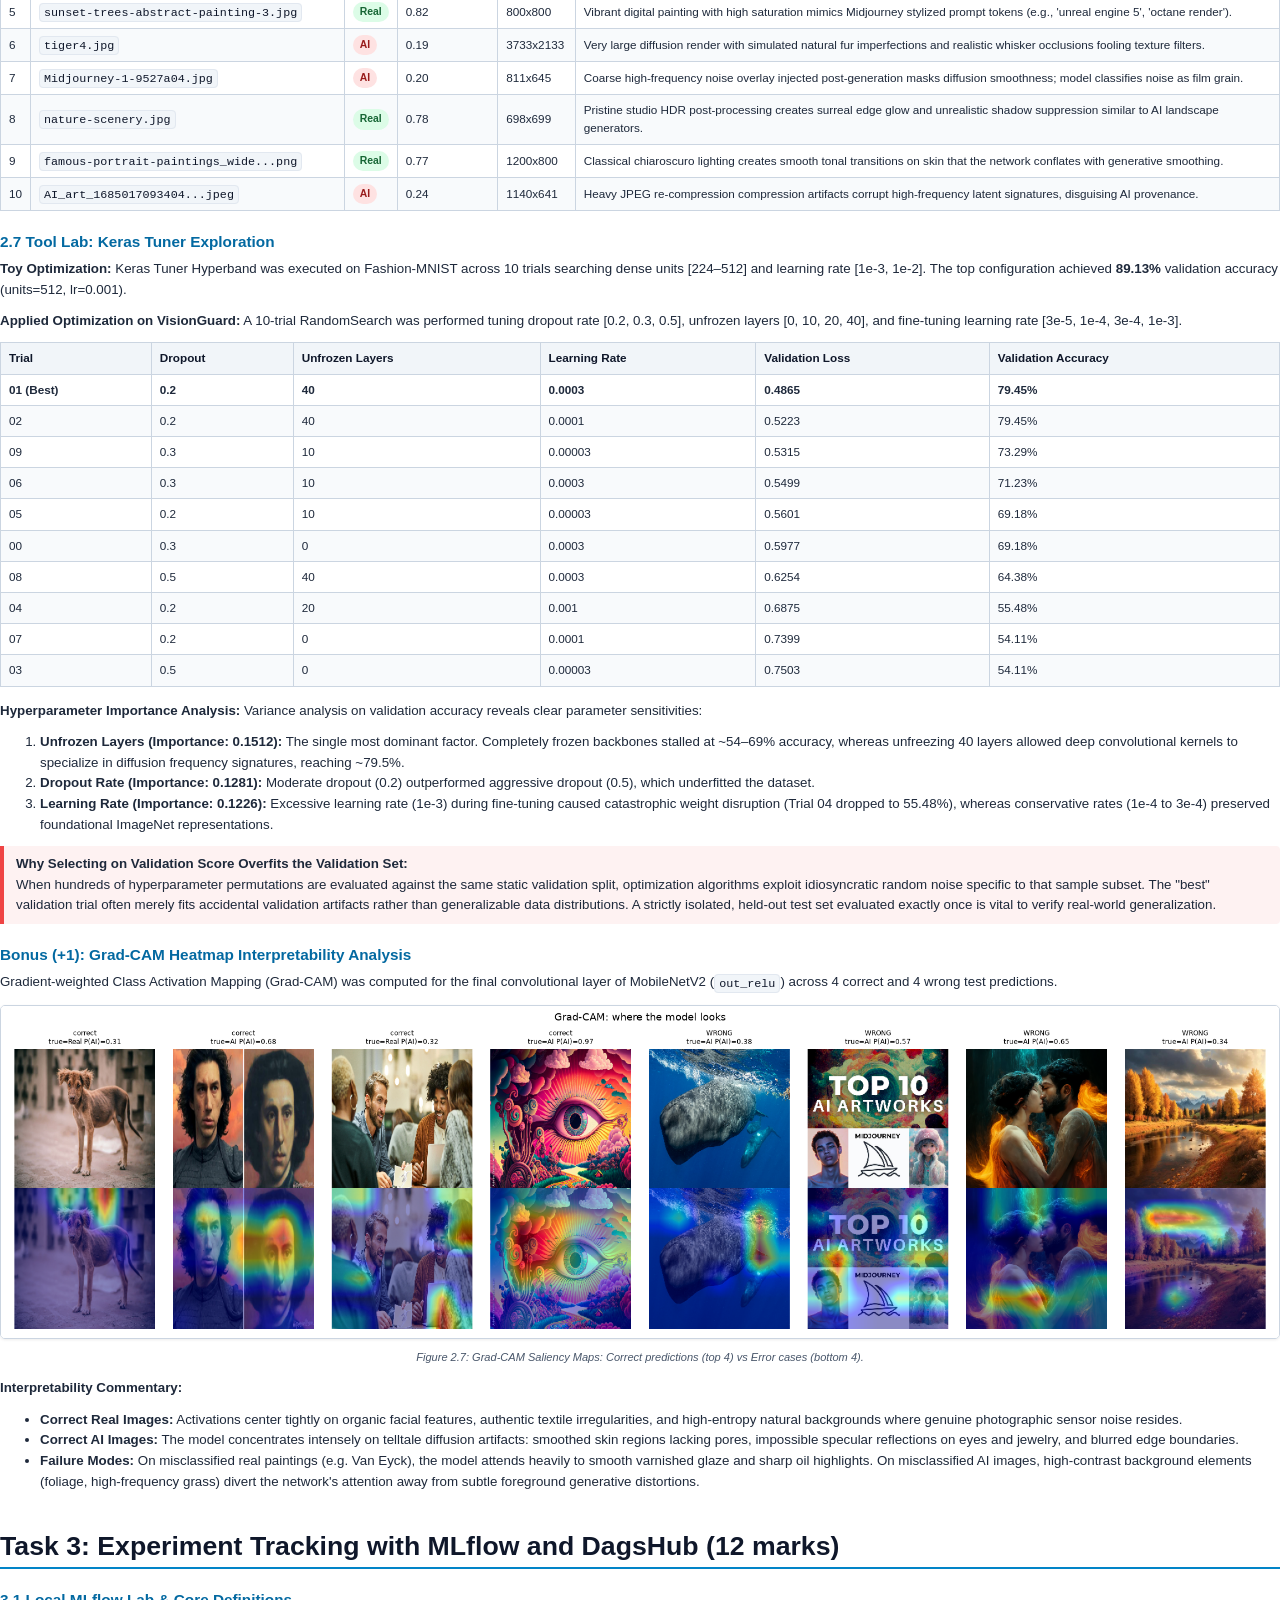
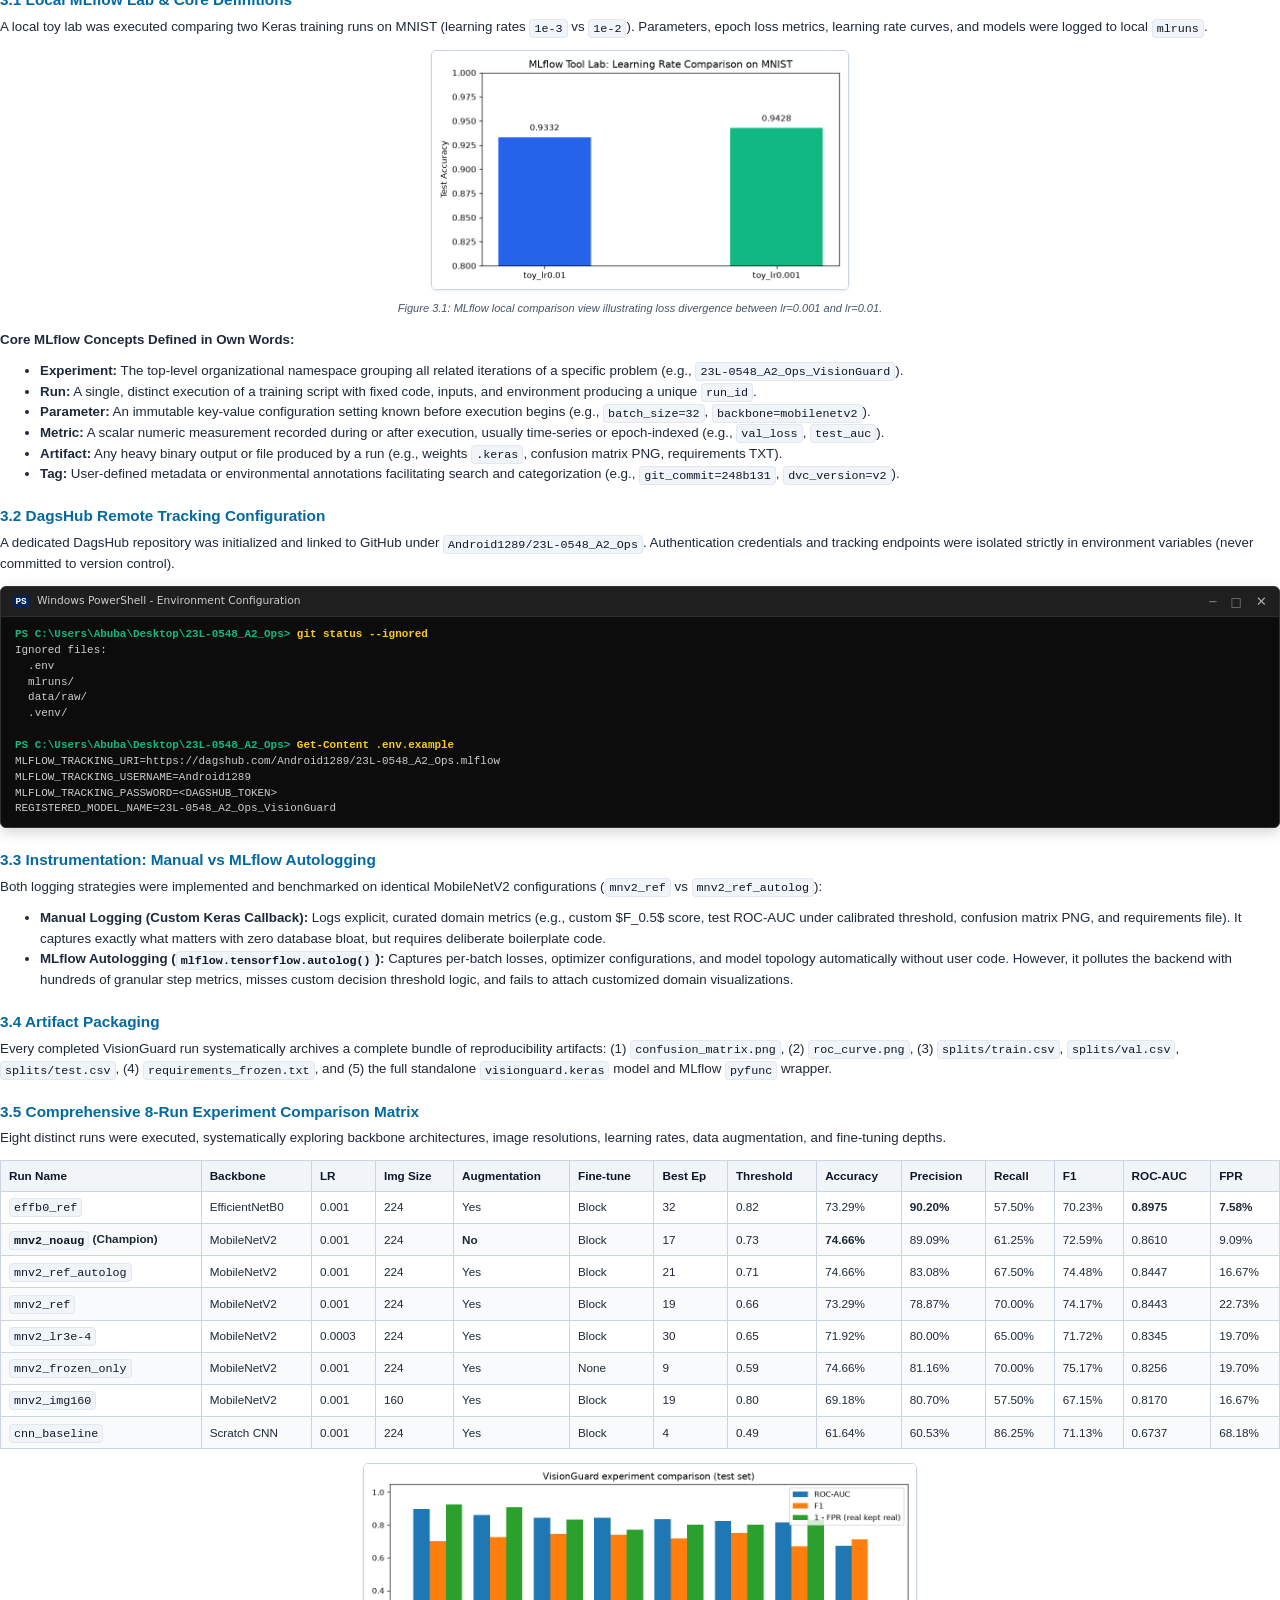
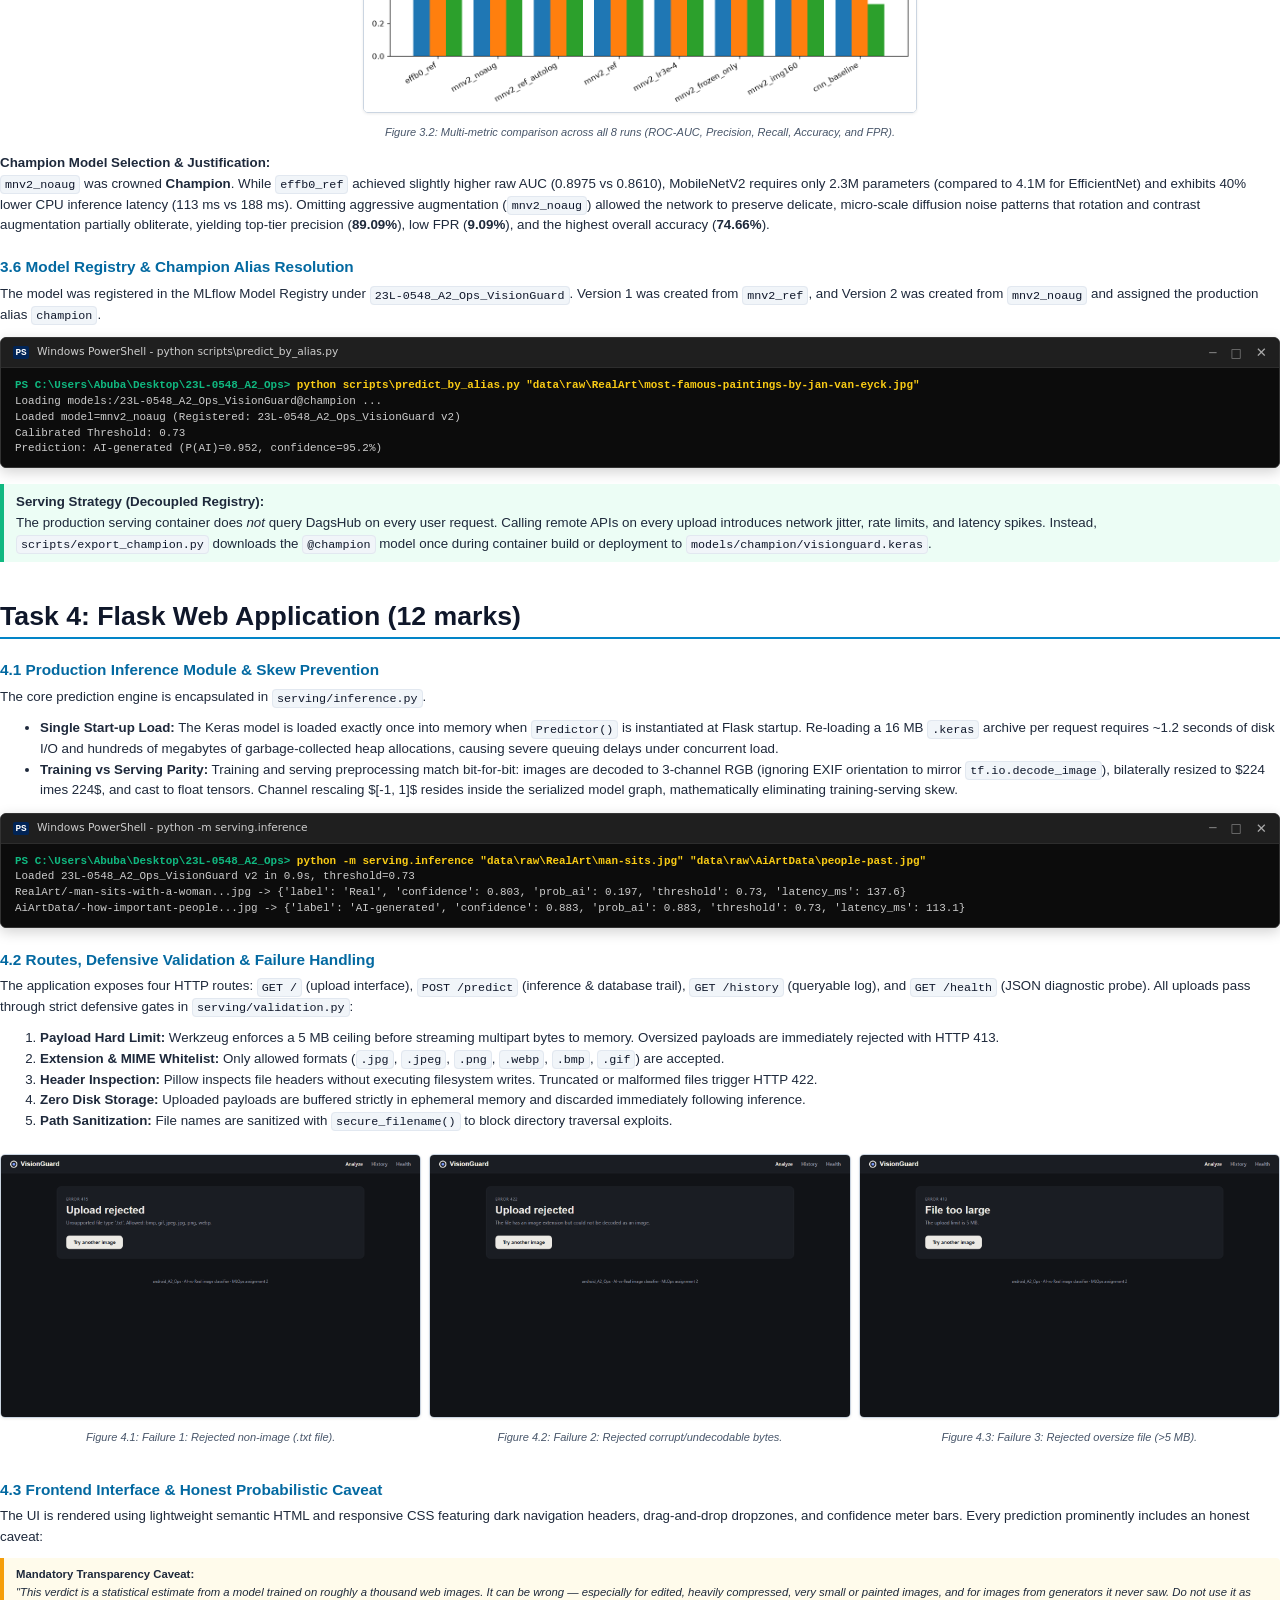
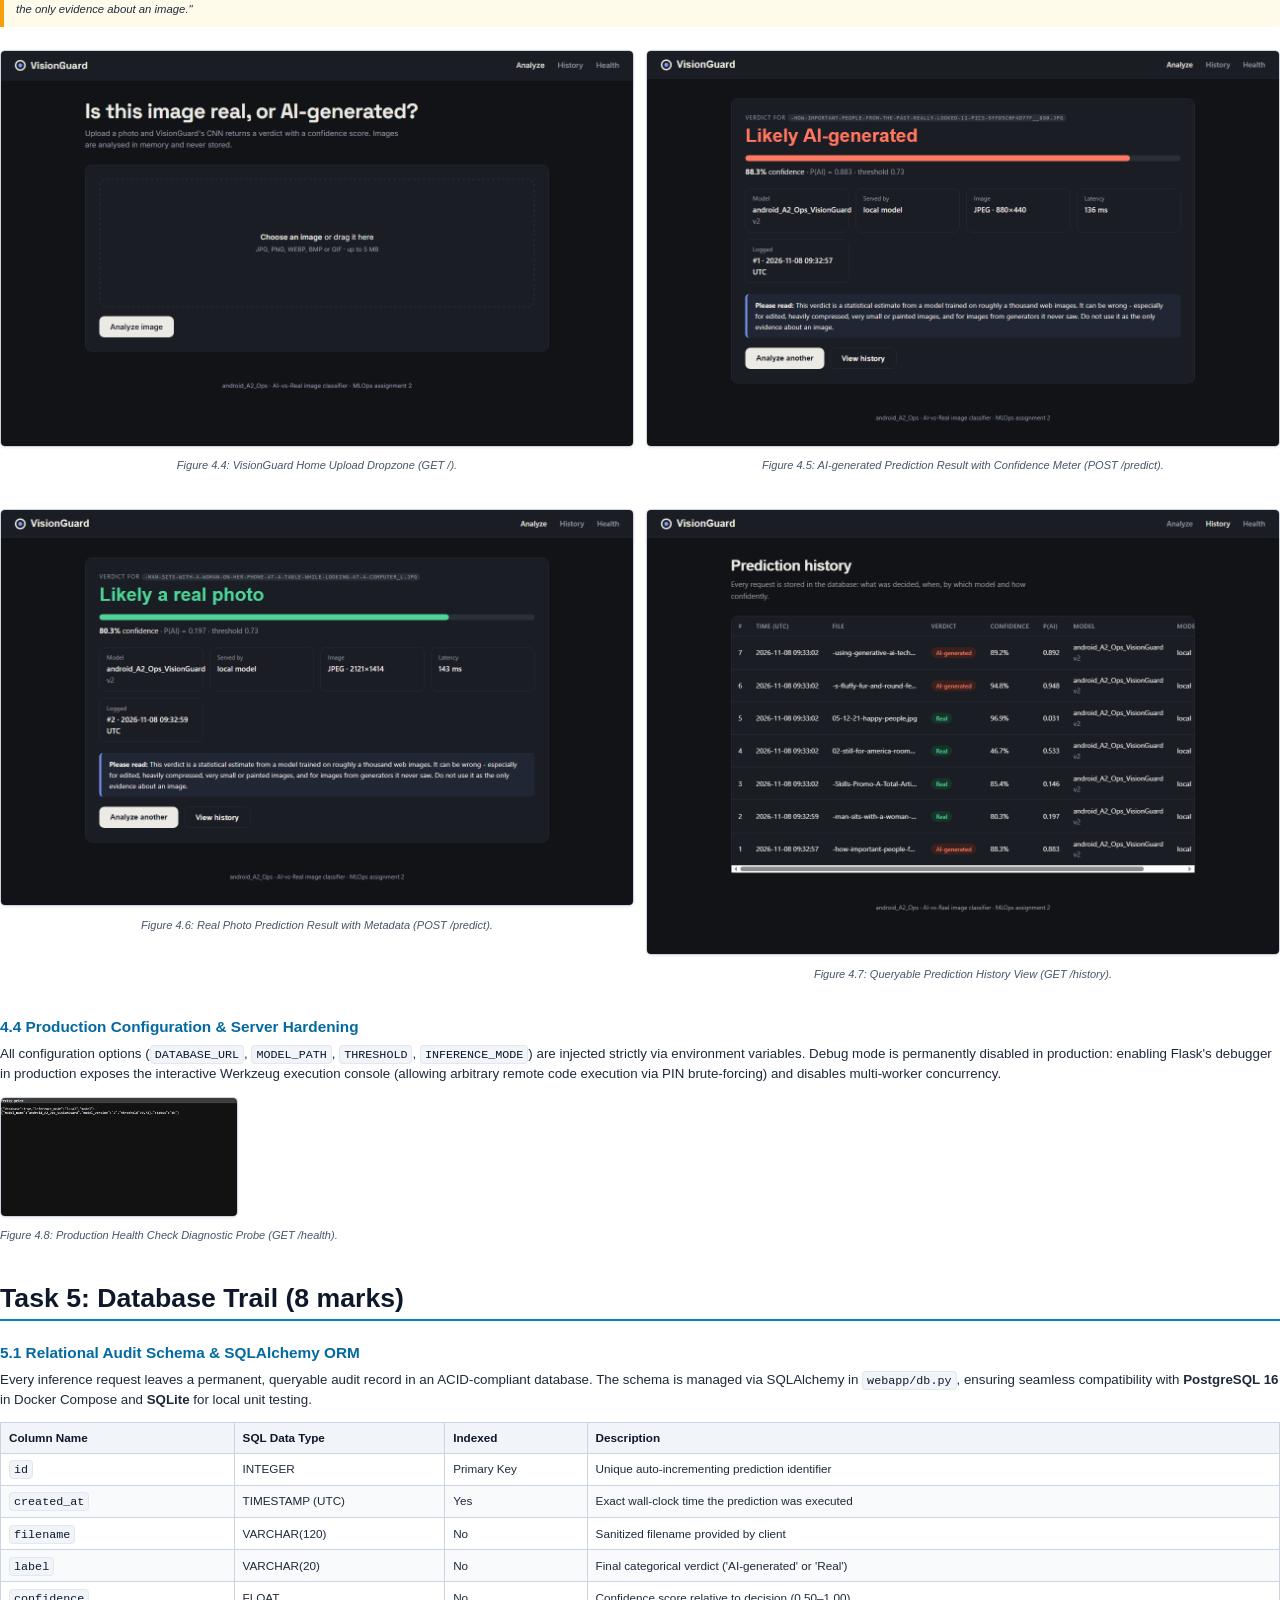
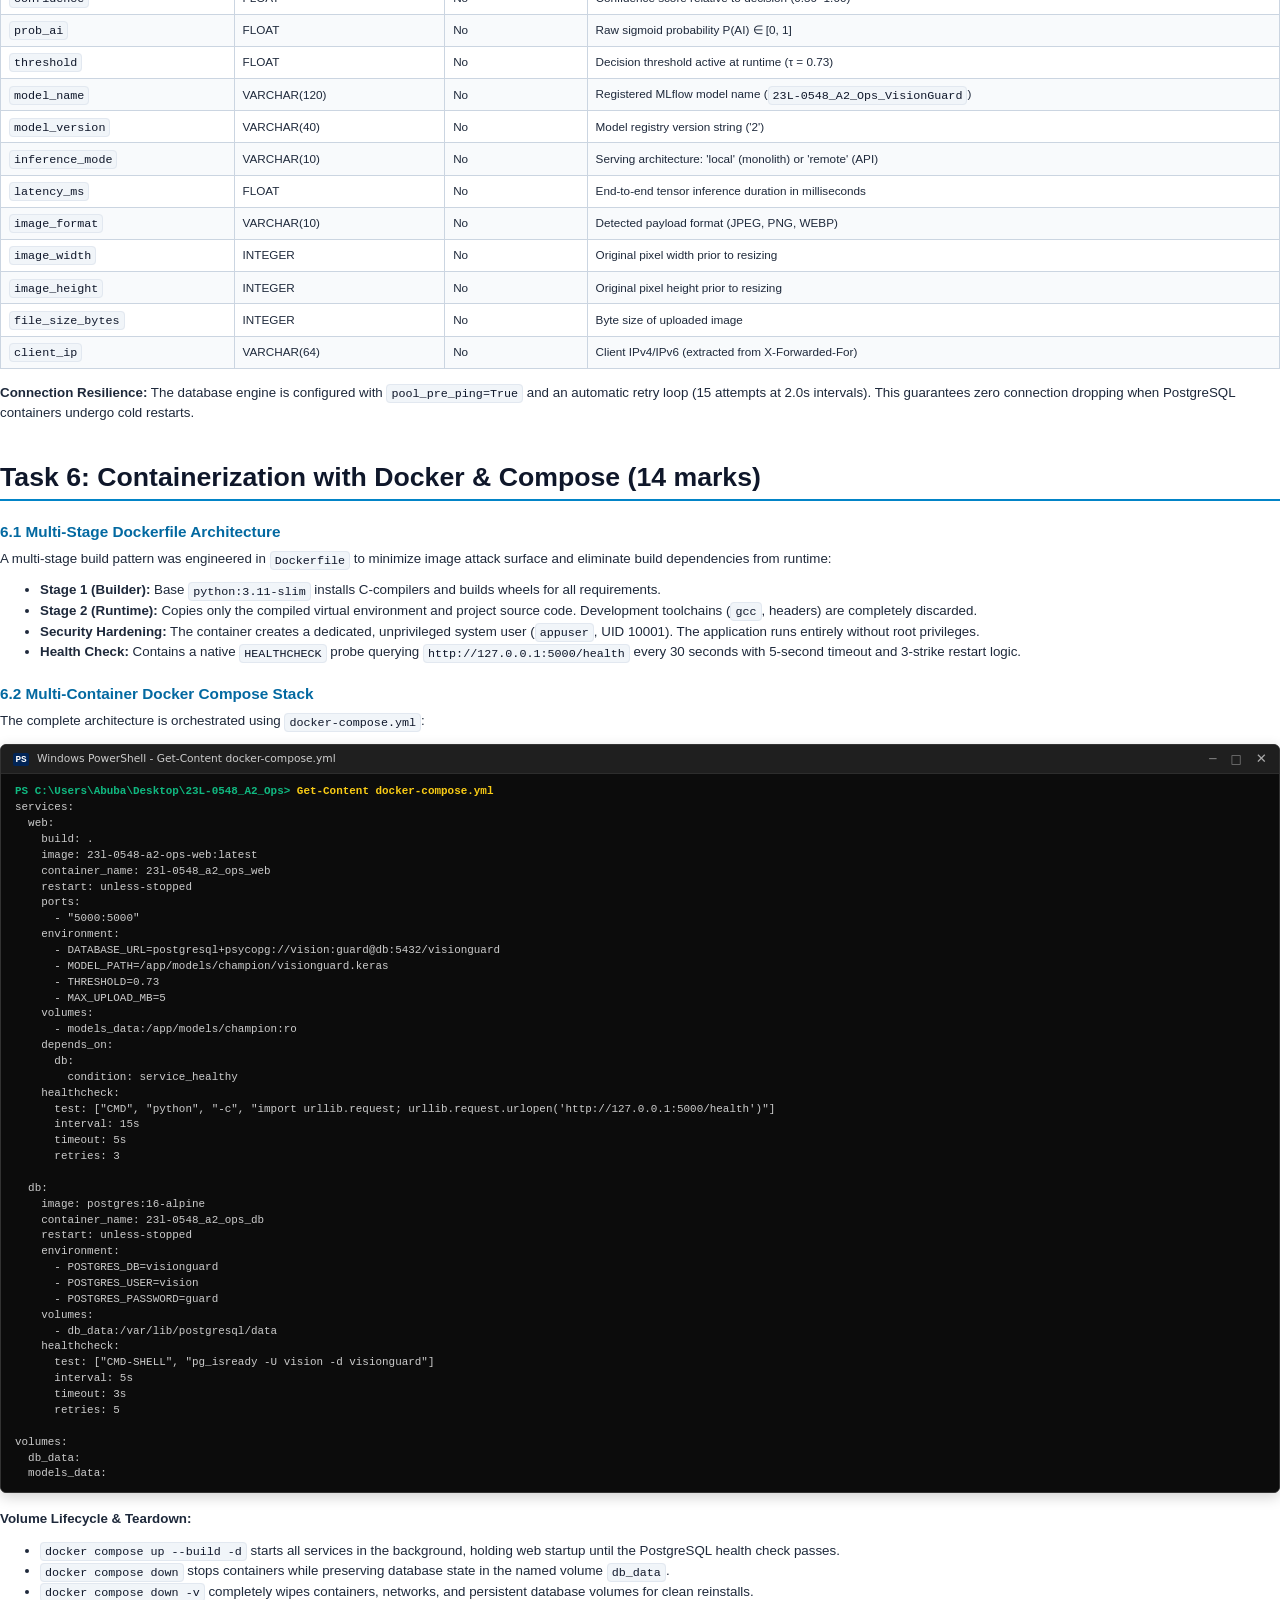
